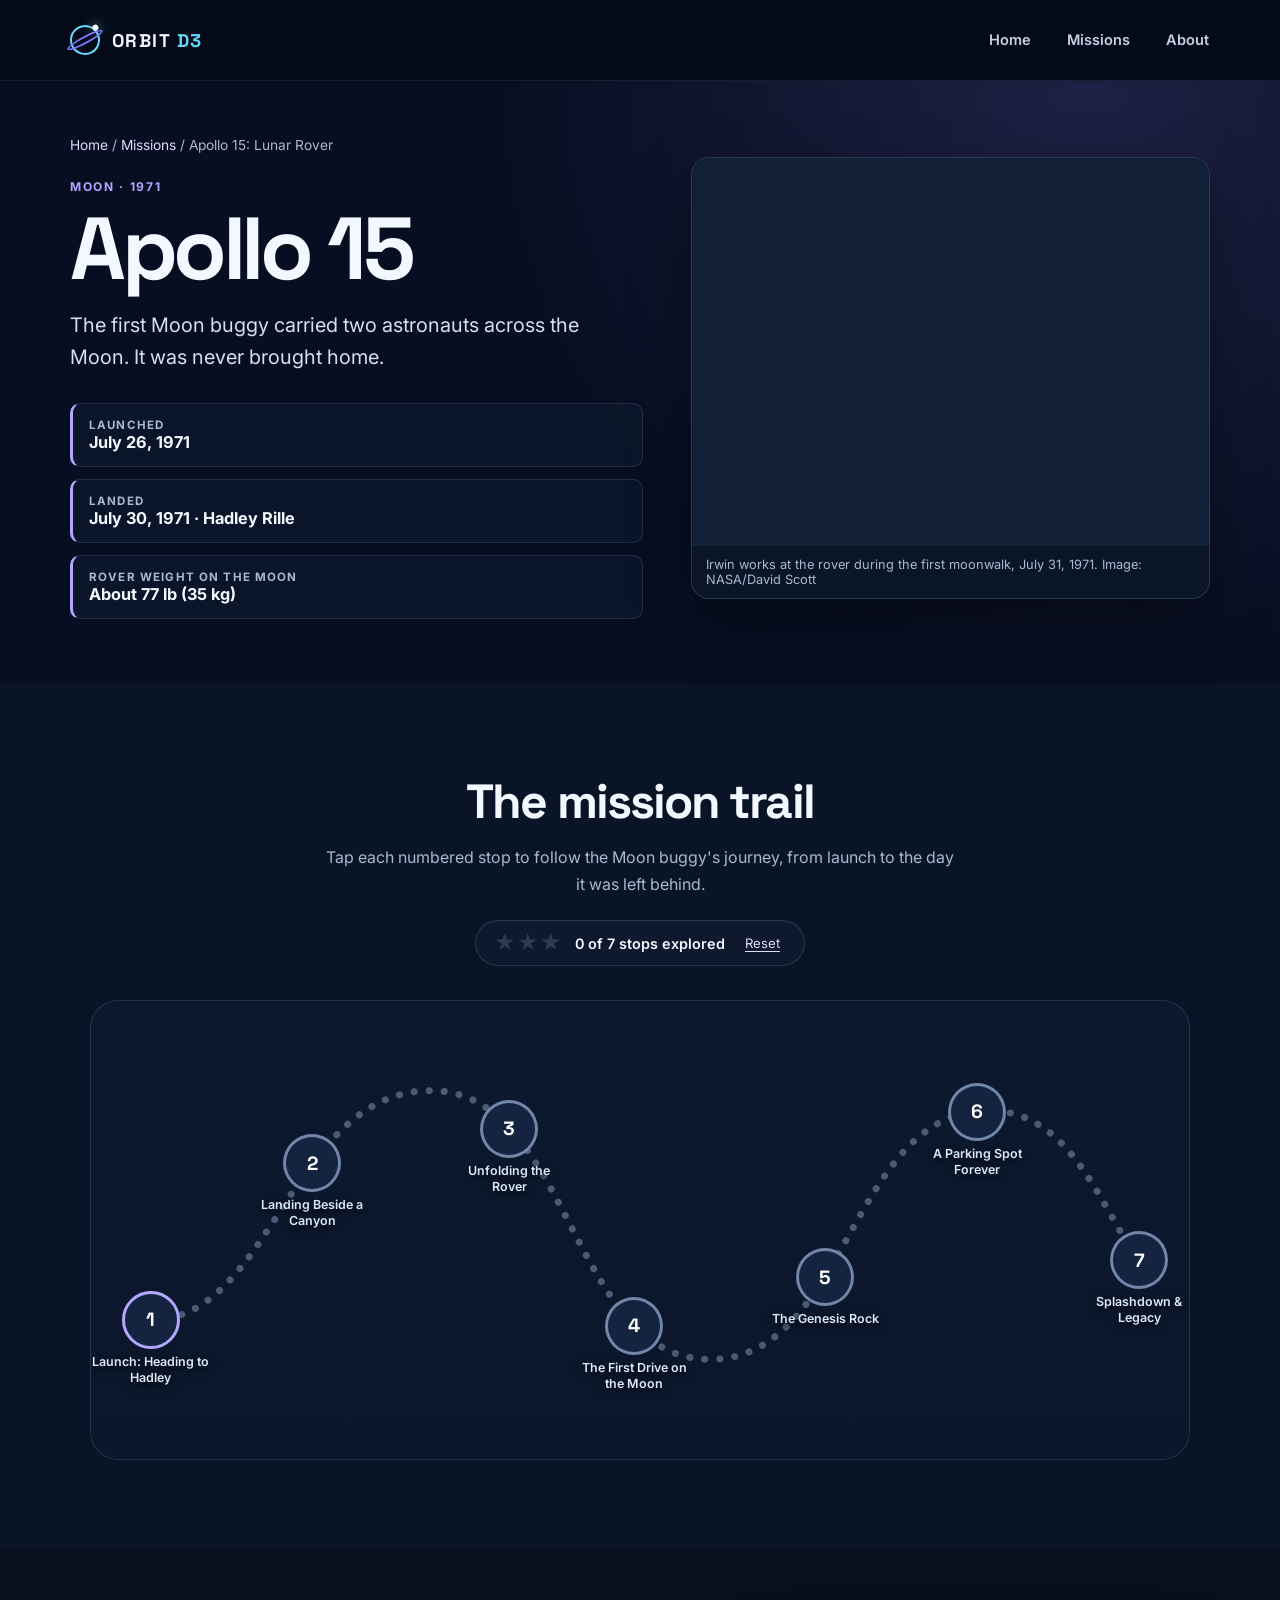
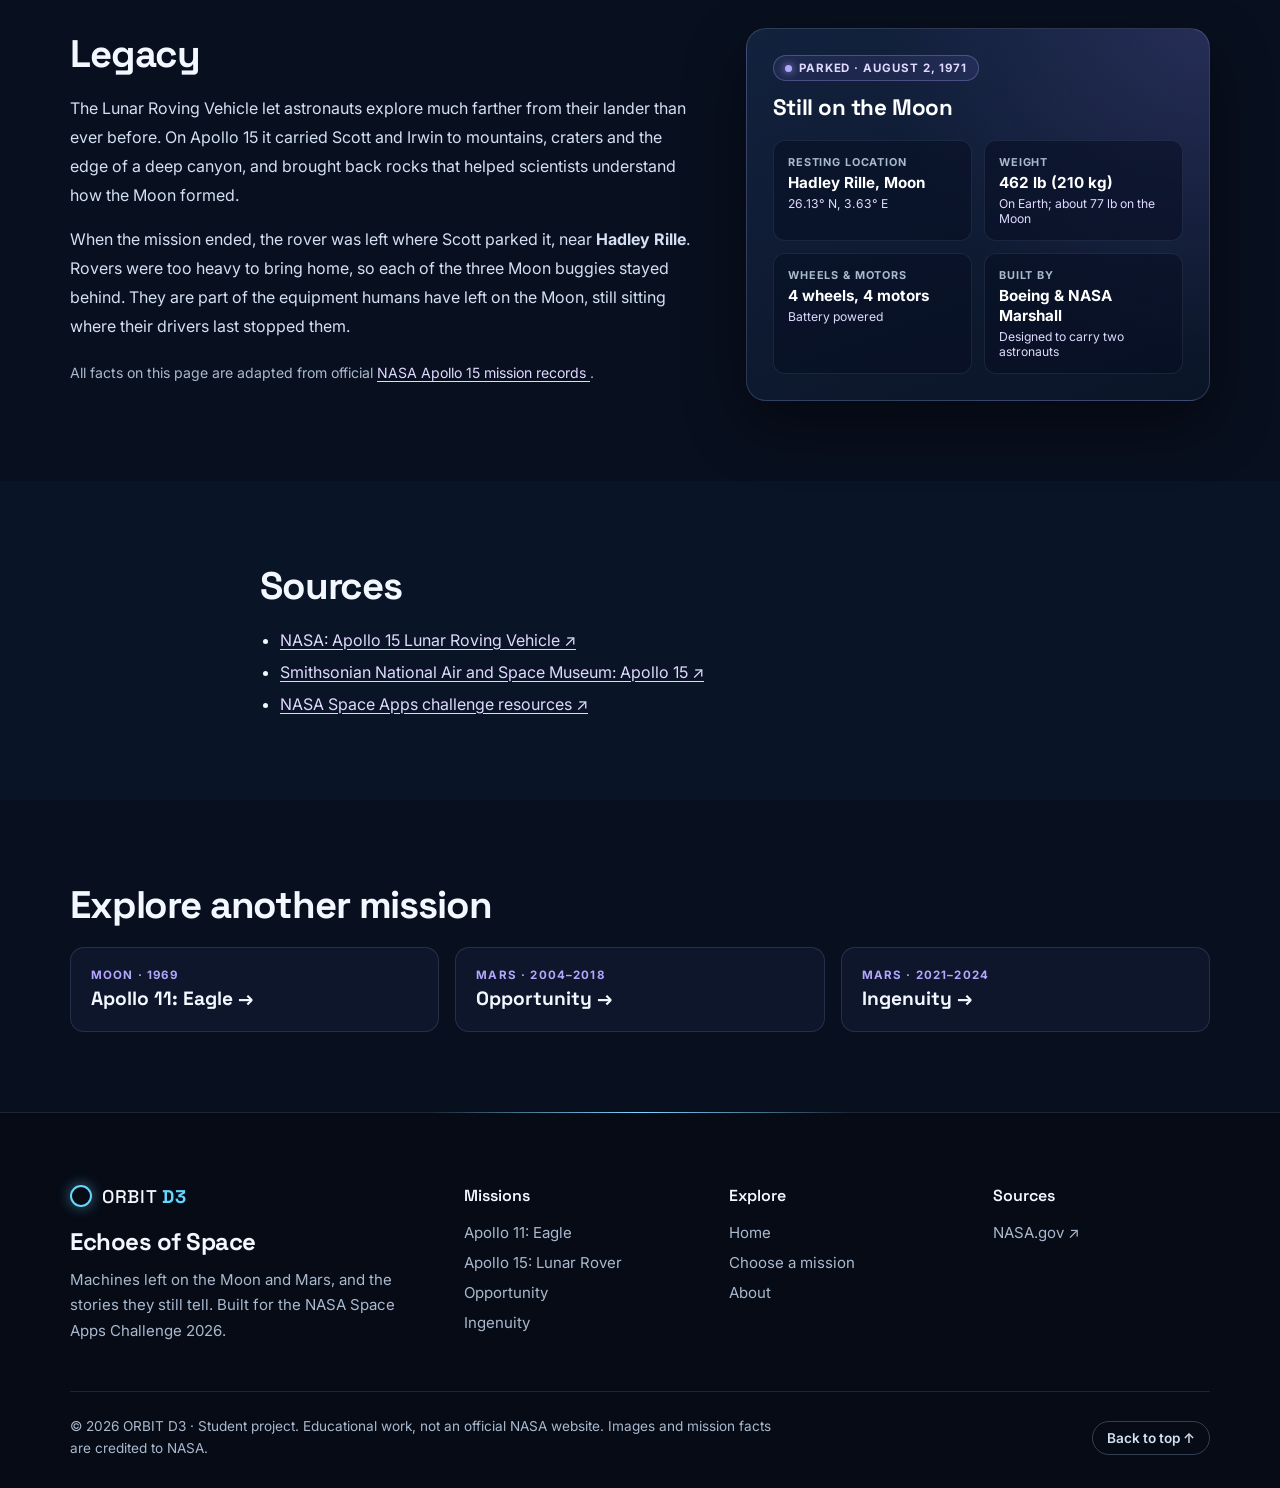
==== stories/apollo-15/index.html @ 69353f57 "Add Apollo 15 mission card to homepage" ====
<!DOCTYPE html>
<html lang="en">

<head>
    <meta charset="UTF-8">
    <meta name="viewport" content="width=device-width, initial-scale=1.0">
    <meta name="description"
        content="Apollo 15: the first Moon buggy, driven on the Moon in 1971 and left behind at Hadley Rille.">
    <title>Apollo 15: Lunar Rover | Echoes of Space | ORBIT D3</title>

    <link rel="preconnect" href="https://fonts.googleapis.com">
    <link rel="preconnect" href="https://fonts.gstatic.com" crossorigin>
    <link
        href="https://fonts.googleapis.com/css2?family=Inter:wght@400;500;600;700&family=Space+Grotesk:wght@400;500;600;700&display=swap"
        rel="stylesheet">

    <link rel="stylesheet" href="../../css/global.css">
    <link rel="stylesheet" href="../../css/hero.css"> <!-- navbar styles -->
    <link rel="stylesheet" href="../../css/story.css">
    <link rel="stylesheet" href="style.css">
    <link rel="stylesheet" href="../../css/footer.css">

    <script src="../../js/navigation.js" defer></script>

    <script src="script.js" defer></script>
    <script src="../../js/story.js" defer></script>
    <script src="../../js/gallery.js" defer></script>
    <script src="../../js/reveal.js" defer></script>

</head>

<body class="story-page">

    <!-- NAVBAR -->
    <header class="site-header">
        <div class="container nav-bar">
            <a href="../../index.html" class="brand" aria-label="ORBIT D3 Home">
                <span class="brand-mark" aria-hidden="true"></span>
                <span>ORBIT <strong>D3</strong></span>
            </a>

            <button class="menu-toggle" type="button" aria-label="Open navigation" aria-expanded="false"
                aria-controls="primary-navigation">
                <span></span><span></span><span></span>
            </button>

            <nav id="primary-navigation" class="site-nav" aria-label="Main navigation">
                <a href="../../index.html" class="nav-link">Home</a>
                <a href="../../index.html#missions" class="nav-link">Missions</a>
                <a href="../../index.html#about" class="nav-link">About</a>
            </nav>
        </div>
    </header>

    <main>

        <!-- STORY HERO -->
        <section class="story-hero" aria-labelledby="story-title">
            <div class="container story-hero-grid">

                <div>
                    <p class="crumbs"><a href="../../index.html">Home</a> / <a
                            href="../../index.html#missions">Missions</a> / Apollo 15: Lunar Rover</p>
                    <span class="story-tag">Moon · 1971</span>
                    <h1 id="story-title">Apollo 15</h1>
                    <p class="story-lead">
                        The first Moon buggy carried two astronauts across the Moon. It was never brought home.
                    </p>

                    <ul class="fact-row">
                        <li class="fact"><small>Launched</small><strong>July 26, 1971</strong></li>
                        <li class="fact"><small>Landed</small><strong>July 30, 1971 · Hadley Rille</strong></li>
                        <li class="fact"><small>Rover weight on the Moon</small><strong>About 77 lb (35 kg)</strong>
                        </li>
                    </ul>
                </div>

                <figure class="story-figure" id="story-gallery">
                    <div class="gallery-stage">
                        <!-- fallback: JS awulak unoth meka penenawa -->
                        <img src="https://images-assets.nasa.gov/image/as15-85-11451/as15-85-11451~large.jpg"
                            alt="Astronaut David Scott at the lunar rover parked on the edge of Hadley Rille"
                            onerror="this.remove()">
                    </div>
                    <figcaption>
                        <span class="gallery-caption">David Scott at the rover on the edge of Hadley Rille, July 31,
                            1971. Image: NASA/James Irwin</span>
                        <span class="gallery-dots" role="group" aria-label="Choose photo"></span>
                    </figcaption>
                </figure>

            </div>
        </section>

        <!-- MISSION TRAIL (level map) -->
        <section class="trail-section" id="trail" aria-labelledby="trail-title">
            <div class="container">

                <div class="trail-head">
                    <h2 id="trail-title">The mission trail</h2>
                    <p class="muted">Tap each numbered stop to follow the Moon buggy's journey, from launch to the
                        day it was left behind.</p>

                    <div class="trail-progress-bar">
                        <div class="stars" aria-hidden="true"><span>★</span><span>★</span><span>★</span></div>
                        <p id="progress-text" aria-live="polite">0 of 7 stops explored</p>
                        <button id="trail-reset" class="link-button" type="button">Reset</button>
                    </div>
                </div>

                <div class="trail-map">
                    <svg viewBox="0 0 360 940" aria-hidden="true" focusable="false">
                        <path class="trail-base"
                            d="M 70 50 C 330 50 330 190 180 190 C 30 190 30 330 180 330 C 330 330 330 470 180 470 C 30 470 30 610 180 610 C 330 610 330 750 180 750 C 30 750 30 890 180 890" />
                        <path class="trail-progress"
                            d="M 70 50 C 330 50 330 190 180 190 C 30 190 30 330 180 330 C 330 330 330 470 180 470 C 30 470 30 610 180 610 C 330 610 330 750 180 750 C 30 750 30 890 180 890" />
                    </svg>
                    <div class="trail-nodes"></div>
                </div>

                <p class="trail-done" id="trail-done" hidden>
                    ★ Mission complete! You followed the Moon buggy all the way to its final parking spot.
                </p>

            </div>
        </section>

        <!-- LEGACY -->
        <section class="story-section" id="legacy" aria-labelledby="legacy-title">
            <div class="container legacy-grid">
                <div class="legacy-content">
                    <h2 id="legacy-title">Legacy</h2>
                    <p>
                        The Lunar Roving Vehicle let astronauts explore much farther from their lander than ever
                        before. On Apollo 15 it carried Scott and Irwin to mountains, craters and the edge of a deep
                        canyon, and brought back rocks that helped scientists understand how the Moon formed.
                    </p>
                    <p>
                        When the mission ended, the rover was left where Scott parked it, near
                        <strong>Hadley Rille</strong>. Rovers were too heavy to bring home, so each of the three Moon
                        buggies stayed behind. They are part of the equipment humans have left on the Moon, still
                        sitting where their drivers last stopped them.
                    </p>
                    <p class="note">
                        All facts on this page are adapted from official
                        <a href="https://www.nasa.gov/image-detail/amf-7022567/" target="_blank"
                            rel="noopener noreferrer">
                            NASA Apollo 15 mission records
                        </a>.
                    </p>
                </div>

                <aside class="legacy-card" aria-label="Apollo 15 lunar rover record">
                    <div class="legacy-card-head">
                        <span class="status-pill">
                            <span class="status-dot"></span> Parked · August 2, 1971
                        </span>
                        <h3>Still on the Moon</h3>
                    </div>

                    <div class="legacy-stats-grid">
                        <div class="stat-box">
                            <small>Resting Location</small>
                            <strong>Hadley Rille, Moon</strong>
                            <span>26.13° N, 3.63° E</span>
                        </div>
                        <div class="stat-box">
                            <small>Weight</small>
                            <strong>462 lb (210 kg)</strong>
                            <span>On Earth; about 77 lb on the Moon</span>
                        </div>
                        <div class="stat-box">
                            <small>Wheels & Motors</small>
                            <strong>4 wheels, 4 motors</strong>
                            <span>Battery powered</span>
                        </div>
                        <div class="stat-box">
                            <small>Built By</small>
                            <strong>Boeing & NASA Marshall</strong>
                            <span>Designed to carry two astronauts</span>
                        </div>
                    </div>
                </aside>
            </div>
        </section>

        <!-- SOURCES -->
        <section class="story-section story-section-alt" id="sources" aria-labelledby="sources-title">
            <div class="container story-text">
                <h2 id="sources-title">Sources</h2>
                <ul class="source-list">
                    <li><a href="https://www.nasa.gov/image-detail/amf-7022567/" target="_blank"
                            rel="noopener noreferrer">NASA: Apollo 15 Lunar Roving Vehicle<span class="sr-only"> (opens
                                in a new tab)</span> ↗</a></li>
                    <li><a href="https://airandspace.si.edu/apollo-missions/apollo-15" target="_blank"
                            rel="noopener noreferrer">Smithsonian National Air and Space Museum: Apollo 15<span
                                class="sr-only"> (opens in a new tab)</span> ↗</a></li>
                    <li><a href="https://www.spaceappschallenge.org/2026/challenges/nasas-discarded-equipment-storytelling/?tab=resources"
                            target="_blank" rel="noopener noreferrer">NASA Space Apps challenge resources<span
                                class="sr-only"> (opens in a new tab)</span> ↗</a></li>
                </ul>
            </div>
        </section>

        <!-- OTHER MISSIONS -->
        <section class="story-section" aria-labelledby="more-title">
            <div class="container">
                <h2 id="more-title">Explore another mission</h2>
                <div class="more-links">
                    <a class="more-card" href="../apollo/index.html"><small>Moon · 1969</small><strong>Apollo 11: Eagle
                            →</strong></a>
                    <a class="more-card" href="../opportunity/index.html"><small>Mars ·
                            2004–2018</small><strong>Opportunity
                            →</strong></a>
                    <a class="more-card" href="../ingenuity/index.html"><small>Mars · 2021–2024</small><strong>Ingenuity
                            →</strong></a>
                </div>
            </div>
        </section>

    </main>

    <!-- STOP POPUP -->
    <dialog id="stop-dialog" aria-labelledby="stop-title-text">
        <article class="stop-card">
            <button class="stop-close" id="stop-close" type="button" aria-label="Close">×</button>
            <p class="stop-step" id="stop-step"></p>
            <p class="stop-date" id="stop-date"></p>
            <h2 id="stop-title-text"></h2>
            <p class="stop-text" id="stop-text"></p>
            <aside class="stop-fact"><strong>Did you know?</strong> <span id="stop-fact"></span></aside>
            <div class="stop-nav">
                <button type="button" id="stop-prev" class="stop-btn">← Previous</button>
                <button type="button" id="stop-next" class="stop-btn stop-btn-primary">Next →</button>
            </div>
        </article>
    </dialog>

    <!-- FOOTER -->
    <footer class="site-footer" aria-labelledby="footer-title">
        <div class="container">
            <div class="footer-top">
                <div class="footer-brand">
                    <a href="../../index.html" class="footer-logo" aria-label="ORBIT D3 Home">
                        <span class="footer-logo-mark" aria-hidden="true"></span>
                        <span>ORBIT <strong>D3</strong></span>
                    </a>
                    <h2 id="footer-title" class="footer-title">Echoes of Space</h2>
                    <p class="footer-text">Machines left on the Moon and Mars, and the stories they still tell.
                        Built for the NASA Space Apps Challenge 2026.</p>
                </div>

                <nav class="footer-col" aria-label="Missions">
                    <h3>Missions</h3>
                    <ul>
                        <li><a href="../apollo/index.html">Apollo 11: Eagle</a></li>
                        <li><a href="index.html">Apollo 15: Lunar Rover</a></li>
                        <li><a href="../opportunity/index.html">Opportunity</a></li>
                        <li><a href="../ingenuity/index.html">Ingenuity</a></li>
                    </ul>
                </nav>

                <nav class="footer-col" aria-label="Explore the site">
                    <h3>Explore</h3>
                    <ul>
                        <li><a href="../../index.html">Home</a></li>
                        <li><a href="../../index.html#missions">Choose a mission</a></li>
                        <li><a href="../../index.html#about">About</a></li>
                    </ul>
                </nav>

                <nav class="footer-col" aria-label="Sources">
                    <h3>Sources</h3>
                    <ul>
                        <li><a href="https://www.nasa.gov" target="_blank" rel="noopener noreferrer">NASA.gov<span
                                    class="sr-only"> (opens in a new tab)</span> ↗</a></li>
                    </ul>
                </nav>
            </div>

            <div class="footer-bottom">
                <p>© 2026 ORBIT D3 · Student project. Educational work, not an official NASA website. Images and mission
                    facts are credited to NASA.</p>
                <a href="#top" class="back-to-top">Back to top <span aria-hidden="true">↑</span></a>
            </div>
        </div>
    </footer>

</body>

</html>
---- css/global.css ----
:root {
  --color-bg: #050b19;
  --color-surface: #101b30;
  --color-text: #f3f7ff;
  --color-muted: #a9b9ce;
  --color-accent: #64d8ff;
  --color-accent-2: #8277ff;

  --font-heading: 'Space Grotesk', sans-serif;
  --font-body: 'Inter', sans-serif;
}

*, *::before, *::after {
  box-sizing: border-box;
}

html {
  scroll-behavior: smooth;
  scroll-padding-top: 82px;
}

body {
  margin: 0;
  background: var(--color-bg);
  color: var(--color-text);
  font-family: var(--font-body);
}

img {
  max-width: 100%;
  display: block;
}

a {
  color: inherit;
  text-decoration: none;
}

button {
  font: inherit;
}

h1, h2, h3 {
  font-family: var(--font-heading);
}

.container {
  width: min(1140px, calc(100% - 40px));
  margin-inline: auto;
}

:focus-visible {
  outline: 3px solid var(--color-accent);
  outline-offset: 4px;
}

/* Temporary sections for team integration */

.section-placeholder {
  padding: 92px 0;
  min-height: 290px;
  background: #0a1427;
}

.section-placeholder-alt {
  background: #080f1e;
}

.section-kicker {
  color: var(--color-accent);
  font-size: .74rem;
  letter-spacing: .19em;
  font-weight: 700;
}

.section-placeholder h2 {
  font-size: clamp(1.8rem, 4vw, 2.5rem);
  margin: 12px 0;
}

.section-placeholder p:not(.section-kicker) {
  color: var(--color-muted);
  line-height: 1.7;
}

.section-placeholder .placeholder-note {
  opacity: .7;
  font-size: .87rem;
}

/* Accessibility: reduce animations if requested */

@media (prefers-reduced-motion: reduce) {
  html {
    scroll-behavior: auto;
  }

  *, *::before, *::after {
    animation-duration: .01ms !important;
    animation-iteration-count: 1 !important;
    transition-duration: .01ms !important;
  }
}
---- css/hero.css ----
/* NAVIGATION */

.site-header {
  position: relative;
  z-index: 50;
  background: rgba(5, 11, 25, .88);
  border-bottom: 1px solid rgba(180, 213, 255, .1);
}

.nav-bar {
  min-height: 80px;
  display: flex;
  justify-content: space-between;
  align-items: center;
  gap: 24px;
}

.brand {
  display: inline-flex;
  align-items: center;
  gap: 12px;
  white-space: nowrap;
  font-family: var(--font-heading);
  font-size: 1.15rem;
  font-weight: 700;
  letter-spacing: .08em;
}

.brand strong {
  color: var(--color-accent);
}

.brand-mark {
  position: relative;
  display: inline-block;
  width: 30px;
  height: 30px;
  border: 2px solid var(--color-accent);
  border-radius: 50%;
  transform: rotate(-28deg);
}

.brand-mark::before {
  content: '';
  position: absolute;
  inset: 9px -7px;
  border: 2px solid rgba(130, 119, 255, .95);
  border-radius: 50%;
}

.brand-mark::after {
  content: '';
  position: absolute;
  width: 6px;
  height: 6px;
  right: -5px;
  top: 4px;
  background: #fff;
  border-radius: 50%;
  box-shadow: 0 0 12px var(--color-accent);
}

.site-nav {
  display: flex;
  align-items: center;
  gap: 34px;
}

.nav-link {
  color: #c5d1e4;
  font-size: .91rem;
  font-weight: 600;
  padding: 10px 1px;
  transition: color .2s;
}

.nav-link:hover {
  color: var(--color-accent);
}

.menu-toggle {
  display: none;
}

/* HERO BACKGROUND */

.hero {
  position: relative;
  isolation: isolate;
  display: flex;
  flex-direction: column;
  justify-content: center;
  min-height: min(760px, calc(100svh - 80px));
  overflow: hidden;

  background:
    radial-gradient(
      circle at 75% 47%,
      rgba(40, 92, 180, .2),
      transparent 33%
    ),
    radial-gradient(
      circle at 20% 10%,
      rgba(95, 65, 180, .13),
      transparent 36%
    ),
    linear-gradient(
      180deg,
      #060d1c 0%,
      #070e21 70%,
      #0b1730 100%
    );
}

.hero-stars {
  position: absolute;
  inset: 0;
  z-index: -1;
  pointer-events: none;

  background-image:
    radial-gradient(1.5px 1.5px at 11% 18%, #fff 97%, transparent),
    radial-gradient(1.8px 1.8px at 82% 13%, #fff 97%, transparent),
    radial-gradient(1px 1px at 24% 70%, #a9cfff 97%, transparent),
    radial-gradient(1px 1px at 72% 80%, #fff 97%, transparent),
    radial-gradient(1.5px 1.5px at 47% 26%, #d9e8ff 97%, transparent),
    radial-gradient(1px 1px at 89% 61%, #fff 97%, transparent),
    radial-gradient(1px 1px at 56% 89%, #8ecbff 97%, transparent);

  background-size: 360px 320px;
  opacity: .55;

  /* slow drift: tile size eka exactly gaman karana nisa loop eka seamless */
  animation: stars-drift 35s linear infinite;
}

/* second layer: podi stars, adu wegayen, twinkle wenawa */
.hero-stars::after {
  content: "";
  position: absolute;
  inset: 0;

  background-image:
    radial-gradient(1px 1px at 18% 42%, #fff 97%, transparent),
    radial-gradient(1.2px 1.2px at 63% 22%, #cfe6ff 97%, transparent),
    radial-gradient(1px 1px at 38% 84%, #fff 97%, transparent),
    radial-gradient(1.4px 1.4px at 91% 74%, #a9cfff 97%, transparent),
    radial-gradient(1px 1px at 7% 91%, #fff 97%, transparent),
    radial-gradient(1.2px 1.2px at 77% 48%, #fff 97%, transparent);

  background-size: 520px 460px;
  animation:
    stars-drift-far 60s linear infinite,
    stars-twinkle 5s ease-in-out infinite;
}

@keyframes stars-drift {
  from { background-position: 0 0; }
  to   { background-position: -360px 320px; }
}

@keyframes stars-drift-far {
  from { background-position: 0 0; }
  to   { background-position: -520px 460px; }
}

@keyframes stars-twinkle {
  0%, 100% { opacity: .35; }
  50%      { opacity: 1; }
}

/* HERO CONTENT */

.hero-layout {
  display: grid;
  grid-template-columns: 1.05fr .95fr;
  align-items: center;
  gap: 20px;
  padding-top: 90px;
  padding-bottom: 120px;
}

.hero-content {
  position: relative;
  z-index: 2;
}

.eyebrow {
  display: inline-flex;
  align-items: center;
  gap: 10px;
  font-weight: 700;
  letter-spacing: .14em;
  color: #96ddff;
  font-size: .72rem;
}

.eyebrow-dot {
  height: 7px;
  width: 7px;
  background: #6de7d9;
  border-radius: 50%;
  box-shadow: 0 0 15px #6de7d9;
}

.hero h1 {
  font-size: clamp(3.8rem, 7vw, 6.5rem);
  line-height: .99;
  letter-spacing: -.065em;
  margin: 22px 0;
  max-width: 720px;
}

.hero h1 span {
  display: block;
  color: #89d7ff;
  background: linear-gradient(
    100deg,
    #a8eaff,
    #6fb5ff 50%,
    #b9a8ff
  );
  background-clip: text;
  -webkit-background-clip: text;
  -webkit-text-fill-color: transparent;
}

.hero-lead {
  font-size: clamp(1.08rem, 2vw, 1.34rem);
  font-weight: 600;
  margin: 0 0 16px;
  color: #e1eafd;
}

.hero-description {
  color: var(--color-muted);
  font-size: 1rem;
  line-height: 1.85;
  max-width: 520px;
  margin: 0;
}

/* HERO BUTTONS */

.hero-actions {
  display: flex;
  gap: 14px;
  flex-wrap: wrap;
  margin-top: 32px;
}

.button {
  display: inline-flex;
  justify-content: center;
  align-items: center;
  gap: 12px;
  min-height: 50px;
  padding: 13px 22px;
  border-radius: 12px;
  font-size: .93rem;
  font-weight: 700;
  transition:
    transform .2s,
    background-color .2s,
    box-shadow .2s;
}

.button:hover {
  transform: translateY(-3px);
}

.button-primary {
  background: #85dfff;
  color: #071426;
  box-shadow: 0 8px 35px rgba(45, 164, 236, .18);
}

.button-primary:hover {
  background: #b3ebff;
}

.button-secondary {
  border: 1px solid rgba(174, 211, 255, .35);
  background: rgba(255, 255, 255, .035);
  color: #e9f2ff;
}

.button-secondary:hover {
  background: rgba(255, 255, 255, .10);
}

/* HERO HIGHLIGHTS */

.hero-highlights {
  display: flex;
  align-items: center;
  flex-wrap: wrap;
  gap: 16px;
  margin-top: 49px;
  font-size: .76rem;
  color: #a2b4ca;
}

.hero-highlights strong {
  font-size: 1rem;
  color: #e5f6ff;
  margin-right: 4px;
}

.highlight-divider {
  width: 1px;
  height: 20px;
  background: #344664;
}

/* HERO ILLUSTRATION */

.hero-visual {
  position: relative;
  display: flex;
  align-items: center;
  justify-content: center;
  min-width: 0;
}

.visual-halo {
  position: absolute;
  width: 82%;
  aspect-ratio: 1;
  border-radius: 50%;
  background: radial-gradient(
    circle,
    rgba(27, 119, 197, .2),
    rgba(100, 90, 200, .065) 48%,
    transparent 70%
  );
  filter: blur(10px);
}

.hero-image {
  position: relative;
  width: min(100%, 650px);
  aspect-ratio: 700 / 650;
  object-fit: contain;
  filter: drop-shadow(0 25px 45px rgba(0, 0, 0, .35));
  animation: float 8s ease-in-out infinite;
}

.visual-label {
  position: absolute;
  padding: 12px 14px;
  border: 1px solid rgba(134, 191, 250, .22);
  border-radius: 10px;
  background: rgba(8, 21, 42, .73);
  color: #c6dff9;
  font-size: .65rem;
  letter-spacing: .14em;
  font-weight: 700;
  backdrop-filter: blur(8px);
}

.visual-label-top {
  top: 13%;
  right: 0;
}

.visual-label-bottom {
  bottom: 11%;
  left: 1%;
}

.scroll-hint {
  position: absolute;
  left: 50%;
  bottom: 25px;
  transform: translateX(-50%);
  display: flex;
  align-items: center;
  gap: 10px;
  color: #90a7c2;
  font-size: .73rem;
}

.scroll-hint span {
  color: #a1e3ff;
  font-size: 1.1rem;
}

@keyframes float {
  0%, 100% {
    transform: translateY(0);
  }

  50% {
    transform: translateY(-15px);
  }
}

/* TABLET */

@media (max-width: 900px) {
  .hero-layout {
    grid-template-columns: 1fr;
    gap: 5px;
    padding-top: 85px;
    padding-bottom: 94px;
  }

  .hero-content {
    max-width: 690px;
  }

  .hero-visual {
    width: min(100%, 550px);
    margin: 0 auto;
  }

  .hero h1 {
    font-size: clamp(3.7rem, 9vw, 6rem);
  }
}

/* MOBILE */

@media (max-width: 700px) {
  .nav-bar {
    min-height: 70px;
  }

  .menu-toggle {
    display: flex;
    flex-direction: column;
    justify-content: center;
    align-items: center;
    gap: 5px;
    width: 44px;
    height: 44px;
    background: transparent;
    border: 1px solid rgba(194, 214, 245, .28);
    border-radius: 10px;
    color: white;
    cursor: pointer;
  }

  .menu-toggle span {
    display: block;
    width: 20px;
    height: 2px;
    background: currentColor;
    border-radius: 2px;
  }

  .site-nav {
    display: none;
    position: absolute;
    top: 70px;
    left: 0;
    right: 0;
    padding: 16px 20px 24px;
    background: #0b1528;
    border-bottom: 1px solid #273750;
    flex-direction: column;
    align-items: stretch;
    gap: 4px;
  }

  .site-nav.is-open {
    display: flex;
  }

  .nav-link {
    padding: 13px 15px;
  }

  .hero {
    min-height: auto;
  }

  .hero-layout {
    padding-top: 52px;
    padding-bottom: 48px;
    gap: 0;
  }

  /* mobile eke scroll hint eka epa, space ekak thiyenawa */
  .scroll-hint {
    display: none;
  }

  .hero h1 {
    font-size: clamp(3.2rem, 13vw, 5rem);
  }

  .hero-description {
    font-size: .94rem;
  }

  .hero-highlights {
    gap: 10px;
    margin-top: 32px;
  }

  .hero-visual {
    width: min(92%, 400px);
    margin: 8px auto 0;
  }

  /* image eka athule thiyena empty space eka kapanawa */
  .hero-image {
    margin-block: -9%;
  }

  .visual-label {
    font-size: .53rem;
    padding: 8px 10px;
  }

  .visual-label-top {
    right: 0;
    top: 2%;
  }

  .visual-label-bottom {
    left: 0;
    bottom: 2%;
  }
}

@media (max-width: 410px) {
  .container {
    width: calc(100% - 32px);
  }

  .hero-actions {
    flex-direction: column;
    align-items: stretch;
  }

  .highlight-divider {
    display: none;
  }

  .brand {
    font-size: 1rem;
  }
}
---- css/story.css ----
/* ORBIT D3 — shared story page design (all 3 stories) */

.story-page {
  --accent: var(--story-accent, var(--color-accent));
  --accent-soft: var(--story-accent-soft, #b7eaff);
}

.muted { color: var(--color-muted); line-height: 1.7; margin: 0; }

.sr-only {
  position: absolute; width: 1px; height: 1px; overflow: hidden;
  clip: rect(0 0 0 0); white-space: nowrap;
}

/* ---------- Hero ---------- */
.story-hero {
  padding: 56px 0 64px;
  background:
    radial-gradient(circle at 85% 0%, var(--story-glow, rgba(100, 216, 255, .14)), transparent 48%),
    #070e21;
}
.story-hero-grid {
  display: grid;
  grid-template-columns: 1.05fr .95fr;
  gap: 48px;
  align-items: center;
}
.crumbs { margin: 0 0 22px; color: var(--color-muted); font-size: .86rem; }
.crumbs a { color: var(--accent-soft); }
.crumbs a:hover { text-decoration: underline; }

.story-tag {
  color: var(--accent);
  font-size: .75rem; font-weight: 700;
  letter-spacing: .14em; text-transform: uppercase;
}
.story-hero h1 {
  margin: 10px 0 16px;
  font-size: clamp(3rem, 8vw, 5.5rem);
  line-height: 1;
  letter-spacing: -.05em;
}
.story-lead {
  max-width: 520px; margin: 0;
  color: #d3e0f3; font-size: clamp(1.05rem, 2vw, 1.25rem); line-height: 1.6;
}

.fact-row {
  display: grid; gap: 12px;
  margin: 30px 0 0; padding: 0; list-style: none;
}
.fact {
  padding: 14px 16px;
  border: 1px solid rgba(180, 213, 255, .14);
  border-left: 3px solid var(--accent);
  border-radius: 10px;
  background: rgba(16, 27, 48, .6);
}
.fact small {
  display: block; color: var(--color-muted);
  font-size: .72rem; font-weight: 700; letter-spacing: .1em; text-transform: uppercase;
}
.fact strong { font-size: 1.02rem; }

.story-figure {
  margin: 0; overflow: hidden;
  border: 1px solid rgba(180, 213, 255, .14);
  border-radius: 18px;
  background: #111f37;
  box-shadow: 0 24px 60px rgba(0, 0, 0, .35);
}
.gallery-stage {
  position: relative;
  aspect-ratio: 4 / 3;
  background: #111f37;
}
.gallery-stage img {
  position: absolute;
  inset: 0;
  width: 100%;
  height: 100%;
  object-fit: cover;
  opacity: 0;
  transition: opacity .8s ease;
}
.gallery-stage img.is-active,
.gallery-stage img:only-child { opacity: 1; }

.story-figure figcaption {
  display: flex;
  align-items: center;
  justify-content: space-between;
  gap: 14px;
  padding: 10px 14px;
  min-height: 52px;
  color: var(--color-muted);
  font-size: .8rem;
  background: #0b1528;
}

.gallery-dots {
  display: flex;
  flex-shrink: 0;
  gap: 8px;
}
.gallery-dots[hidden] { display: none; }

.gallery-dot {
  position: relative;
  width: 9px;
  height: 9px;
  padding: 0;
  border: 0;
  border-radius: 999px;
  background: rgba(180, 213, 255, .3);
  cursor: pointer;
  transition: width .25s, background .25s;
}
.gallery-dot::after {            /* tap area eka loku karanawa */
  content: "";
  position: absolute;
  inset: -10px -4px;
}
.gallery-dot[aria-current="true"] {
  width: 22px;
  background: var(--accent);
}

/* ---------- Trail (level map) ---------- */
.trail-section {
  padding: 88px 0;
  background: #0a1427;
}
.trail-head { max-width: 640px; margin: 0 auto 34px; text-align: center; }
.trail-head h2 {
  margin: 0 0 12px;
  font-size: clamp(2rem, 4vw, 3rem); letter-spacing: -.04em;
}

.trail-progress-bar {
  display: inline-flex; align-items: center; gap: 14px;
  margin-top: 22px; padding: 10px 18px;
  border: 1px solid rgba(180, 213, 255, .16);
  border-radius: 999px;
  background: rgba(16, 27, 48, .8);
}
.stars { display: flex; gap: 2px; font-size: 1.3rem; line-height: 1; }
.stars span { color: #2c3b57; transition: color .3s, transform .3s; }
.stars span.on { color: #ffd166; transform: scale(1.15); }
#progress-text { margin: 0; font-size: .9rem; font-weight: 600; }
.link-button {
  padding: 4px 6px; border: 0; background: none;
  color: var(--accent-soft); font-size: .82rem; cursor: pointer;
  text-decoration: underline; text-underline-offset: 3px;
}

.trail-map {
  position: relative;
  width: min(100%, 420px);
  margin: 0 auto;
  aspect-ratio: 360 / 1015;
  overflow: hidden;
  border: 1px solid rgba(180, 213, 255, .14);
  border-radius: 28px;
  background: #0d1a31;
}

/* mission image eka background eka widihata, dim karala */
.trail-map::before {
  content: "";
  position: absolute;
  inset: 0;
  background-image:
    linear-gradient(180deg, rgba(10, 20, 39, .62), rgba(10, 20, 39, .84)),
    var(--trail-bg, none);
  background-size: cover;
  background-position: center;
}

.trail-map svg,
.trail-nodes {
  position: absolute;
  top: 0;
  left: 0;
  width: 100%;
  aspect-ratio: 360 / 940;
}

/* PC: page eka mulu eka waha karana wide map */
@media (min-width: 901px) {
  .trail-map {
    width: min(100%, 1100px);
    aspect-ratio: 1100 / 460;
  }
  .trail-map svg,
  .trail-nodes {
    inset: 0;
    height: 100%;
    aspect-ratio: auto;
  }
}

.trail-base {
  fill: none;
  stroke: rgba(190, 215, 255, .35);
  stroke-width: 7;
  stroke-linecap: round;
  stroke-dasharray: .1 15;
}
.trail-progress {
  fill: none;
  stroke: var(--accent);
  stroke-width: 7;
  stroke-linecap: round;
  transition: stroke-dashoffset .9s ease;
  filter: drop-shadow(0 0 6px var(--accent));
}

.trail-nodes { position: absolute; inset: 0; }

.trail-node {
  position: absolute;
  display: grid; place-items: center;
  width: 58px; height: 58px; padding: 0;
  transform: translate(-50%, -50%);
  border: 3px solid rgba(190, 215, 255, .55);
  border-radius: 50%;
  background: #14233f;
  color: #fff;
  font: 700 1.2rem var(--font-heading);
  cursor: pointer;
  transition: transform .2s, background .2s, border-color .2s;
}
.trail-node:hover { transform: translate(-50%, -50%) scale(1.1); border-color: var(--accent); }

.trail-node .label {
  position: absolute; top: calc(100% + 8px); left: 50%;
  width: 118px; transform: translateX(-50%);
  color: #dbe8f6;
  font: 600 .78rem/1.3 var(--font-body);
  text-align: center;
  text-shadow: 0 2px 8px #000;
  pointer-events: none;
}

.trail-node.is-visited {
  background: var(--accent);
  border-color: var(--accent-soft);
  color: #1a0f08;
}
.trail-node.is-next {
  border-color: var(--accent);
  animation: node-pulse 1.8s ease-out infinite;
}
@keyframes node-pulse {
  0%   { box-shadow: 0 0 0 0 rgba(255, 255, 255, .45); }
  100% { box-shadow: 0 0 0 20px rgba(255, 255, 255, 0); }
}

.trail-done {
  max-width: 420px; margin: 28px auto 0; padding: 16px 20px;
  border: 1px solid var(--accent); border-radius: 14px;
  background: rgba(16, 27, 48, .85);
  color: #ffe9a8; font-weight: 600; text-align: center; line-height: 1.5;
}
.trail-done[hidden] { display: none; }

/* ---------- Popup ---------- */
dialog {
  width: min(560px, calc(100% - 28px));
  max-height: calc(100% - 28px);
  padding: 0; border: 0; background: transparent; color: inherit;
}
dialog::backdrop { background: rgba(2, 6, 16, .78); backdrop-filter: blur(4px); }

.stop-card {
  position: relative;
  padding: 30px 28px 24px;
  border: 1px solid rgba(180, 213, 255, .2);
  border-top: 4px solid var(--accent);
  border-radius: 18px;
  background: #0f1c34;
  box-shadow: 0 30px 80px rgba(0, 0, 0, .55);
}
.stop-close {
  position: absolute; top: 12px; right: 12px;
  width: 38px; height: 38px;
  border: 1px solid rgba(180, 213, 255, .25); border-radius: 50%;
  background: transparent; color: #fff; font-size: 1.4rem; line-height: 1; cursor: pointer;
}
.stop-close:hover { background: rgba(255, 255, 255, .1); }
.stop-step {
  margin: 0 0 4px; color: var(--accent);
  font-size: .75rem; font-weight: 700; letter-spacing: .12em; text-transform: uppercase;
}
.stop-date { margin: 0 0 10px; color: var(--color-muted); font-size: .88rem; }
.stop-card h2 { margin: 0 0 14px; padding-right: 40px; font-size: clamp(1.5rem, 4vw, 2rem); letter-spacing: -.02em; }
.stop-text { margin: 0 0 18px; color: #d3e0f3; line-height: 1.75; }
.stop-fact {
  margin-bottom: 22px; padding: 14px 16px;
  border-left: 4px solid var(--accent); border-radius: 0 10px 10px 0;
  background: rgba(255, 255, 255, .05);
  color: #e6efff; font-size: .94rem; line-height: 1.65;
}
.stop-fact strong { display: block; margin-bottom: 4px; color: var(--accent-soft); }
.stop-nav { display: flex; justify-content: space-between; gap: 12px; }
.stop-btn {
  min-height: 46px; padding: 10px 18px;
  border: 1px solid rgba(180, 213, 255, .3); border-radius: 10px;
  background: transparent; color: #fff; font: 700 .92rem var(--font-body); cursor: pointer;
}
.stop-btn:hover:not(:disabled) { background: rgba(255, 255, 255, .08); }
.stop-btn:disabled { opacity: .35; cursor: not-allowed; }
.stop-btn-primary { border-color: var(--accent); background: var(--accent); color: #1a0f08; }
.stop-btn-primary:hover:not(:disabled) { background: var(--accent-soft); }

/* ---------- Other sections ---------- */
.story-section { padding: 80px 0; background: #080f1e; }
.story-section-alt { background: #0a1427; }
.story-section h2 { margin: 0 0 14px; font-size: clamp(1.7rem, 4vw, 2.4rem); letter-spacing: -.03em; }
.story-text { max-width: 760px; }
.story-text p { color: #d3e0f3; line-height: 1.8; }
.story-text .note { color: var(--color-muted); font-size: .88rem; }
.source-list { margin: 0; padding-left: 20px; line-height: 2; }
.source-list a { color: var(--accent-soft); text-decoration: underline; text-underline-offset: 3px; }

.more-links { display: grid; grid-template-columns: repeat(2, minmax(0, 1fr)); gap: 16px; margin-top: 18px; }
.more-card {
  display: block; padding: 20px;
  border: 1px solid rgba(180, 213, 255, .14); border-radius: 14px;
  background: rgba(16, 27, 48, .7);
  transition: border-color .2s, transform .2s;
}
.more-card:hover { border-color: var(--accent); transform: translateY(-3px); }
.more-card small { display: block; margin-bottom: 4px; color: var(--accent); font-size: .72rem; font-weight: 700; letter-spacing: .1em; text-transform: uppercase; }
.more-card strong { font-family: var(--font-heading); font-size: 1.2rem; }

/* ---------- Responsive ---------- */
@media (max-width: 900px) {
  .story-hero-grid { grid-template-columns: 1fr; gap: 32px; }
  .fact-row { grid-template-columns: 1fr; }
}
@media (max-width: 600px) {
  .story-hero { padding: 36px 0 48px; }
  .trail-section, .story-section { padding: 60px 0; }
  .trail-node { width: 50px; height: 50px; font-size: 1.05rem; }
  .trail-node .label { width: 100px; font-size: .72rem; }
  .stop-card { padding: 26px 20px 20px; }
  .more-links { grid-template-columns: 1fr; }
  .trail-progress-bar { gap: 10px; padding: 8px 14px; }
}





/* ---------- Page load animation ---------- */
@keyframes page-fade {
  from { opacity: 0; }
  to   { opacity: 1; }
}
@keyframes rise-in {
  from { opacity: 0; transform: translateY(26px); }
  to   { opacity: 1; transform: none; }
}

body.story-page {
  animation: page-fade .9s ease both;
}

/* hero: one by one */
.story-hero .crumbs,
.story-hero .story-tag,
.story-hero h1,
.story-hero .story-lead,
.story-hero .fact,
.story-hero .story-figure {
  animation: rise-in 1s cubic-bezier(.2, .7, .2, 1) both;
}
.story-hero .crumbs      { animation-delay: .10s; }
.story-hero .story-tag   { animation-delay: .25s; }
.story-hero h1           { animation-delay: .40s; }
.story-hero .story-lead  { animation-delay: .60s; }
.story-hero .fact:nth-child(1) { animation-delay: .80s; }
.story-hero .fact:nth-child(2) { animation-delay: .95s; }
.story-hero .fact:nth-child(3) { animation-delay: 1.10s; }
.story-hero .story-figure      { animation-delay: .50s; animation-duration: 1.2s; }

/* ---------- Scroll reveal (reveal.js adds these classes) ---------- */
.reveal {
  opacity: 0;
  transform: translateY(30px);
  transition: opacity .9s ease, transform .9s cubic-bezier(.2, .7, .2, 1);
}
.reveal.is-in {
  opacity: 1;
  transform: none;
}
---- stories/apollo-15/style.css ----
/* Apollo 15 theme: Moon-dust violet */
body.story-page {
  --story-accent: #b4a6ff;
  --story-accent-soft: #e0d9ff;
  --story-glow: rgba(150, 130, 255, .16);
}

/* Lighter overlay so the Hadley image shows through the trail map */
.trail-map::before {
  background-image:
    linear-gradient(180deg, rgba(10, 20, 39, .30), rgba(10, 20, 39, .55)),
    var(--trail-bg, none);
}

/* 3 "other mission" cards on this page */
.more-links {
  grid-template-columns: repeat(3, minmax(0, 1fr));
}
@media (max-width: 900px) {
  .more-links { grid-template-columns: repeat(2, minmax(0, 1fr)); }
}
@media (max-width: 600px) {
  .more-links { grid-template-columns: 1fr; }
}


/* ---------- Legacy Card ---------- */
.legacy-grid {
  display: grid;
  grid-template-columns: 1.15fr 0.85fr;
  gap: 48px;
  align-items: center;
}

.legacy-content p {
  color: #d3e0f3;
  line-height: 1.8;
}

.legacy-content .note {
  margin-top: 20px;
  color: var(--color-muted);
  font-size: .88rem;
}

.legacy-content .note a {
  color: var(--accent-soft);
  text-decoration: underline;
  text-underline-offset: 3px;
}

.legacy-card {
  position: relative;
  padding: 26px;
  border: 1px solid rgba(180, 213, 255, .18);
  border-radius: 20px;
  background:
    radial-gradient(circle at 100% 0%, rgba(150, 130, 255, .16), transparent 55%),
    linear-gradient(160deg, #12213d 0%, #0b1528 100%);
  box-shadow: 0 24px 60px rgba(0, 0, 0, .45);
}

.legacy-card-head {
  margin-bottom: 18px;
}

.status-pill {
  display: inline-flex;
  align-items: center;
  gap: 7px;
  padding: 5px 11px;
  border: 1px solid rgba(180, 166, 255, .3);
  border-radius: 999px;
  background: rgba(150, 130, 255, .1);
  color: var(--accent-soft);
  font-size: .72rem;
  font-weight: 700;
  letter-spacing: .08em;
  text-transform: uppercase;
}

.status-dot {
  width: 7px;
  height: 7px;
  border-radius: 50%;
  background: var(--accent);
  box-shadow: 0 0 8px var(--accent);
}

.legacy-card h3 {
  margin: 12px 0 0;
  font-size: 1.4rem;
  letter-spacing: -.02em;
  color: #fff;
}

.legacy-stats-grid {
  display: grid;
  grid-template-columns: repeat(2, minmax(0, 1fr));
  gap: 12px;
}

.stat-box {
  padding: 14px;
  border: 1px solid rgba(180, 213, 255, .1);
  border-radius: 12px;
  background: rgba(7, 14, 33, .55);
}

.stat-box small {
  display: block;
  margin-bottom: 4px;
  color: var(--color-muted);
  font-size: .68rem;
  font-weight: 700;
  letter-spacing: .08em;
  text-transform: uppercase;
}

.stat-box strong {
  display: block;
  color: #fff;
  font-size: .95rem;
  line-height: 1.3;
}

.stat-box span {
  display: block;
  margin-top: 3px;
  color: var(--accent-soft);
  font-size: .76rem;
}

/* Mobile & Tablet Responsive */
@media (max-width: 900px) {
  .legacy-grid {
    grid-template-columns: 1fr;
    gap: 32px;
  }
}

@media (max-width: 480px) {
  .legacy-stats-grid {
    grid-template-columns: 1fr;
  }
}
---- css/footer.css ----
/* ORBIT D3 — Footer. Owner: Member 1 */

.site-footer {
  position: relative;
  margin-top: 0;
  padding: 72px 0 28px;
  background: #060b16;
  border-top: 1px solid rgba(180, 213, 255, .13);
  color: var(--color-muted, #a8b8d0);
}

/* thin glowing line on top */
.site-footer::before {
  content: "";
  position: absolute;
  top: -1px;
  left: 50%;
  width: min(420px, 60%);
  height: 1px;
  transform: translateX(-50%);
  background: linear-gradient(90deg, transparent, #80d8ff, transparent);
}

.footer-top {
  display: grid;
  grid-template-columns: 1.6fr 1fr 1fr 1fr;
  gap: 48px;
  padding-bottom: 48px;
}

/* ---------- Brand column ---------- */
.footer-logo {
  display: inline-flex;
  align-items: center;
  gap: 10px;
  margin-bottom: 18px;
  color: #f4f7ff;
  font-family: var(--font-heading, "Space Grotesk", system-ui, sans-serif);
  font-size: 1.15rem;
  font-weight: 500;
  letter-spacing: .04em;
  text-decoration: none;
}

.footer-logo strong {
  color: var(--color-accent, #80d8ff);
  font-weight: 700;
}

.footer-logo-mark {
  width: 22px;
  height: 22px;
  border: 2px solid var(--color-accent, #80d8ff);
  border-radius: 50%;
  box-shadow: 0 0 14px rgba(128, 216, 255, .45);
}

.footer-title {
  margin: 0 0 10px;
  color: #f4f7ff;
  font-family: var(--font-heading, "Space Grotesk", system-ui, sans-serif);
  font-size: 1.5rem;
  letter-spacing: -.02em;
}

.footer-text {
  max-width: 340px;
  margin: 0;
  font-size: .94rem;
  line-height: 1.7;
}

/* ---------- Link columns ---------- */
.footer-col h3 {
  margin: 0 0 16px;
  color: #f4f7ff;
  font-family: var(--font-heading, "Space Grotesk", system-ui, sans-serif);
  font-size: 1rem;
  font-weight: 600;
}

.footer-col ul {
  display: grid;
  gap: 10px;
  margin: 0;
  padding: 0;
  list-style: none;
}

.footer-col a {
  color: var(--color-muted, #a8b8d0);
  font-size: .94rem;
  text-decoration: none;
  transition: color .2s;
}

.footer-col a:hover {
  color: var(--color-accent, #80d8ff);
  text-decoration: underline;
  text-underline-offset: 4px;
}

.footer-col a:focus-visible,
.footer-logo:focus-visible,
.back-to-top:focus-visible {
  outline: 3px solid #ffbd7a;
  outline-offset: 4px;
  border-radius: 4px;
}

/* ---------- Bottom bar ---------- */
.footer-bottom {
  display: flex;
  flex-wrap: wrap;
  align-items: center;
  justify-content: space-between;
  gap: 14px 24px;
  padding-top: 24px;
  border-top: 1px solid rgba(180, 213, 255, .13);
  font-size: .85rem;
}

.footer-bottom p {
  max-width: 720px;
  margin: 0;
  line-height: 1.6;
}

.back-to-top {
  flex-shrink: 0;
  padding: 8px 14px;
  border: 1px solid rgba(180, 213, 255, .25);
  border-radius: 999px;
  color: #d3def0;
  font-weight: 600;
  text-decoration: none;
  transition: background .2s, border-color .2s, color .2s;
}

.back-to-top:hover {
  background: rgba(128, 216, 255, .1);
  border-color: var(--color-accent, #80d8ff);
  color: var(--color-accent, #80d8ff);
}

/* screen-reader only text */
.sr-only {
  position: absolute;
  width: 1px;
  height: 1px;
  overflow: hidden;
  clip: rect(0 0 0 0);
  white-space: nowrap;
}

/* ---------- Responsive ---------- */
@media (max-width: 900px) {
  .footer-top {
    grid-template-columns: 1fr 1fr;
    gap: 36px;
  }
  .footer-brand {
    grid-column: 1 / -1;
  }
}

@media (max-width: 520px) {
  .site-footer { padding: 56px 0 24px; }
  .footer-top { grid-template-columns: 1fr; gap: 30px; }
  .footer-bottom { flex-direction: column; align-items: flex-start; }
}

@media (prefers-reduced-motion: reduce) {
  .footer-col a, .back-to-top { transition: none; }
}
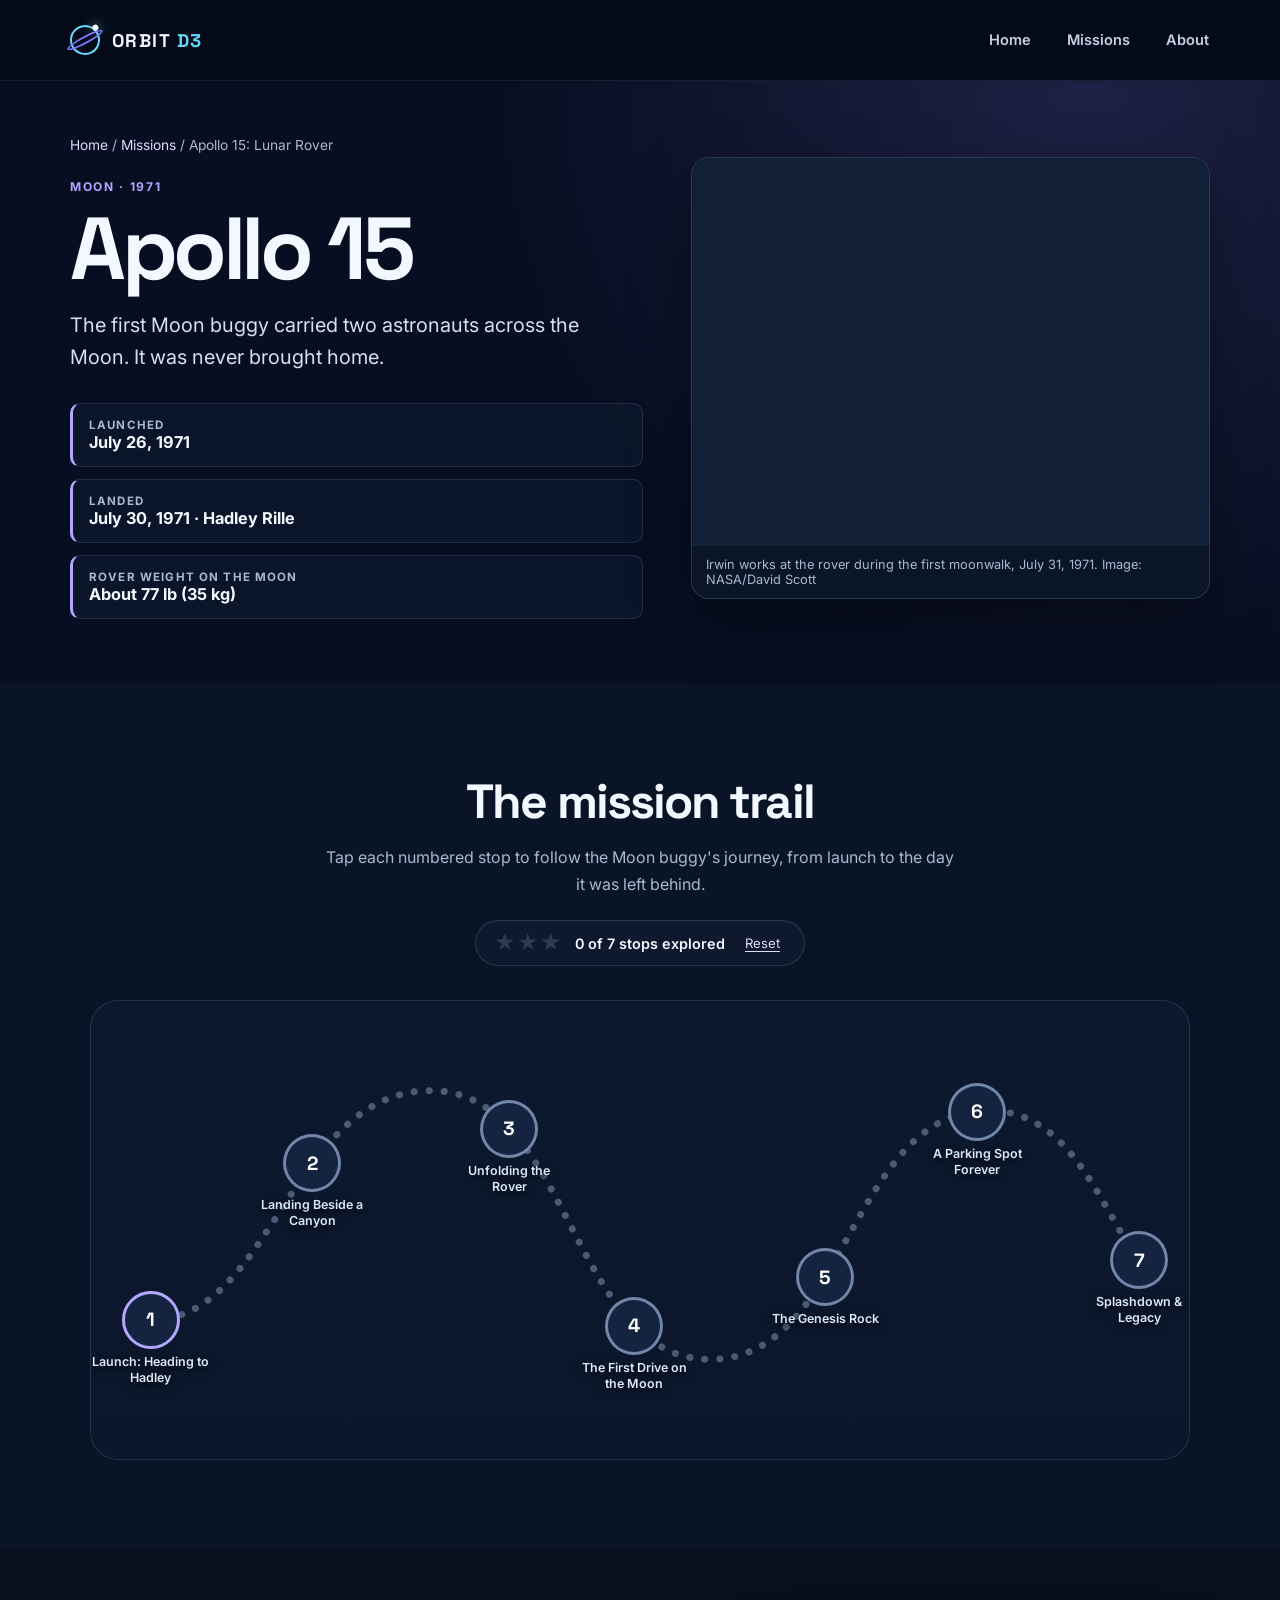
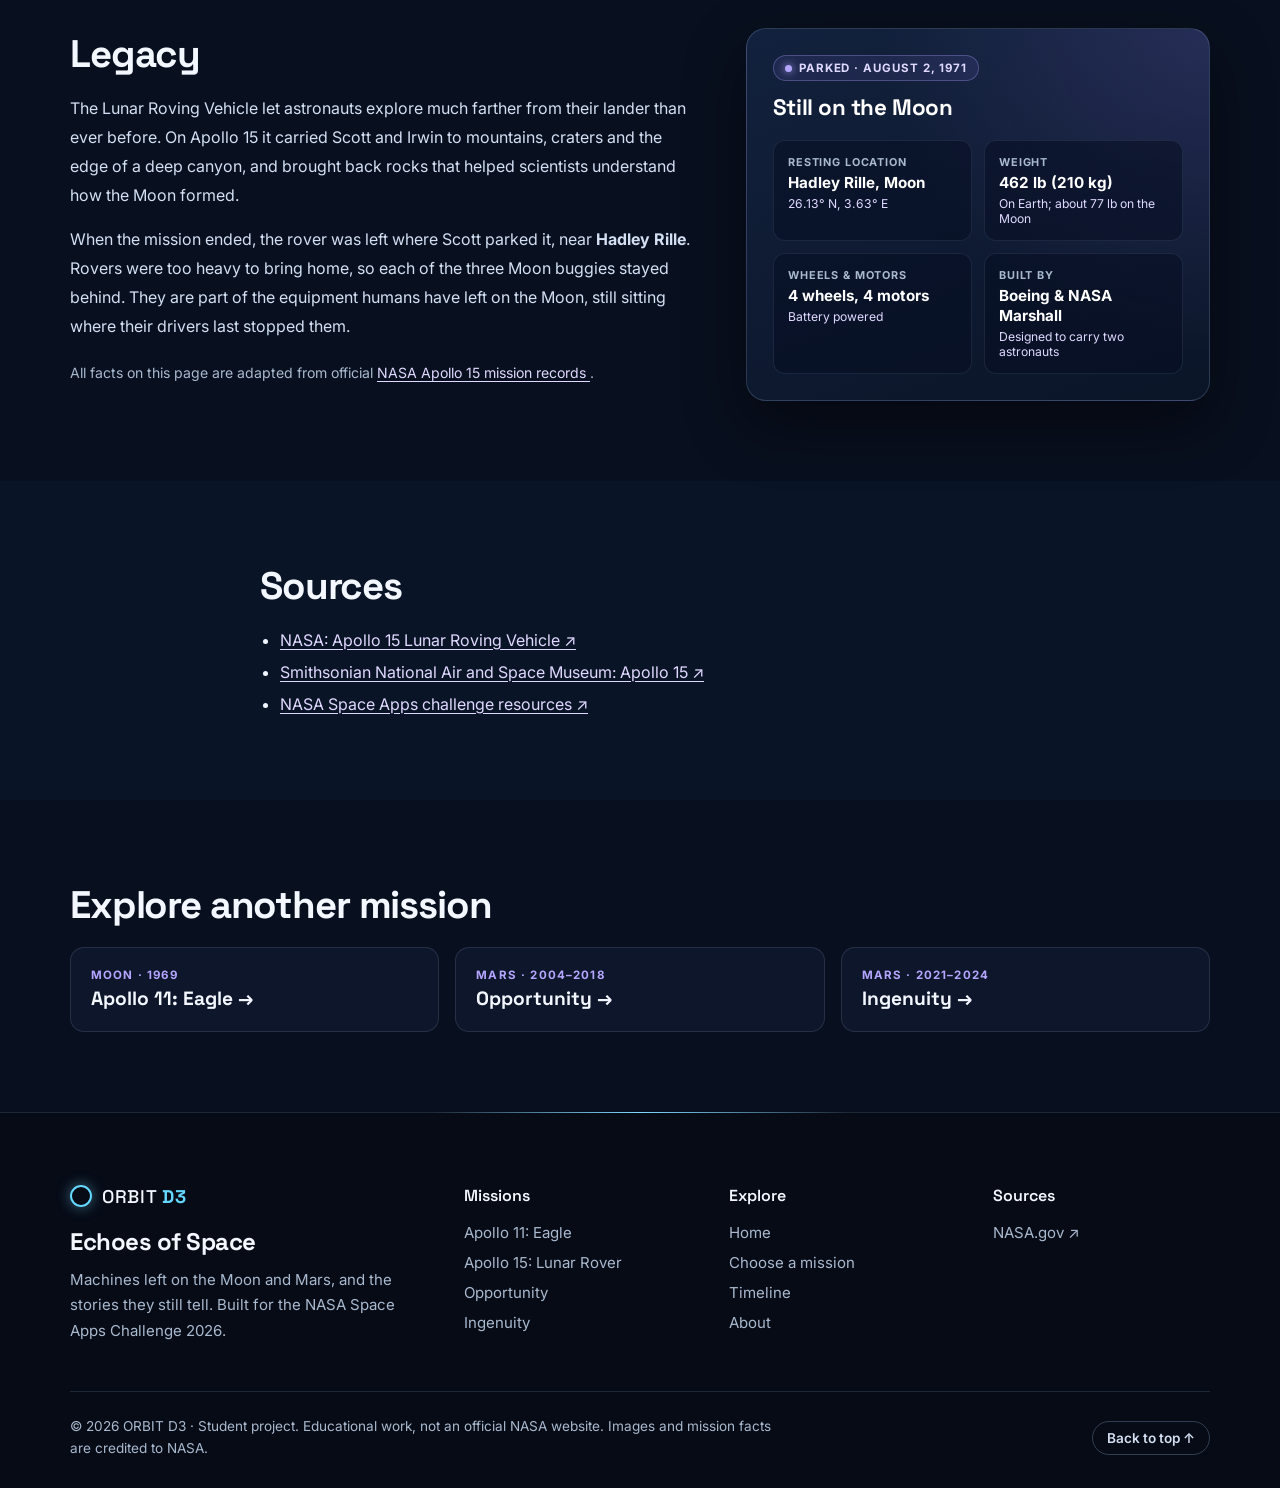
==== commit 3cc1eee8: "Add live NASA archive section using NASA Image and Video Library API" ====
--- a/stories/apollo-15/index.html
+++ b/stories/apollo-15/index.html
@@ -265,6 +265,7 @@
                     <ul>
                         <li><a href="../../index.html">Home</a></li>
                         <li><a href="../../index.html#missions">Choose a mission</a></li>
+                        <li><a href="#timeline">Timeline</a></li>
                         <li><a href="../../index.html#about">About</a></li>
                     </ul>
                 </nav>
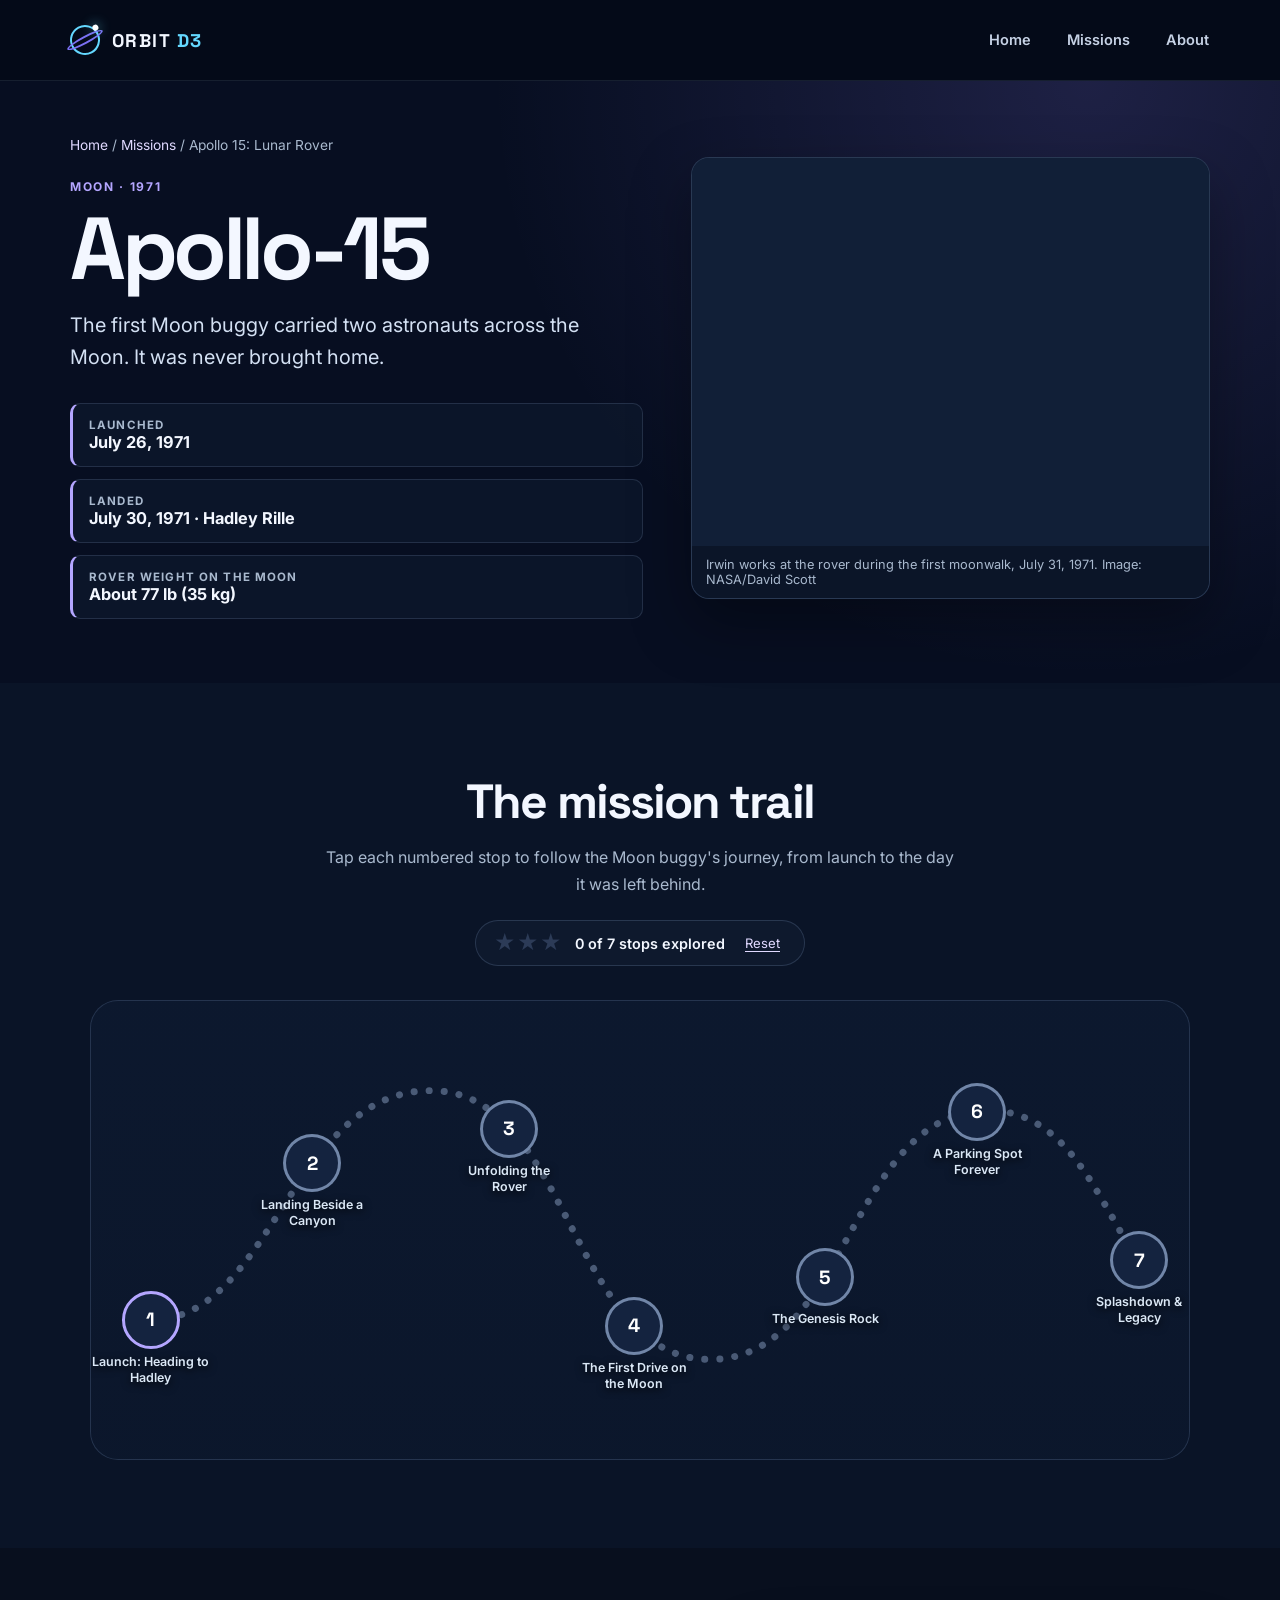
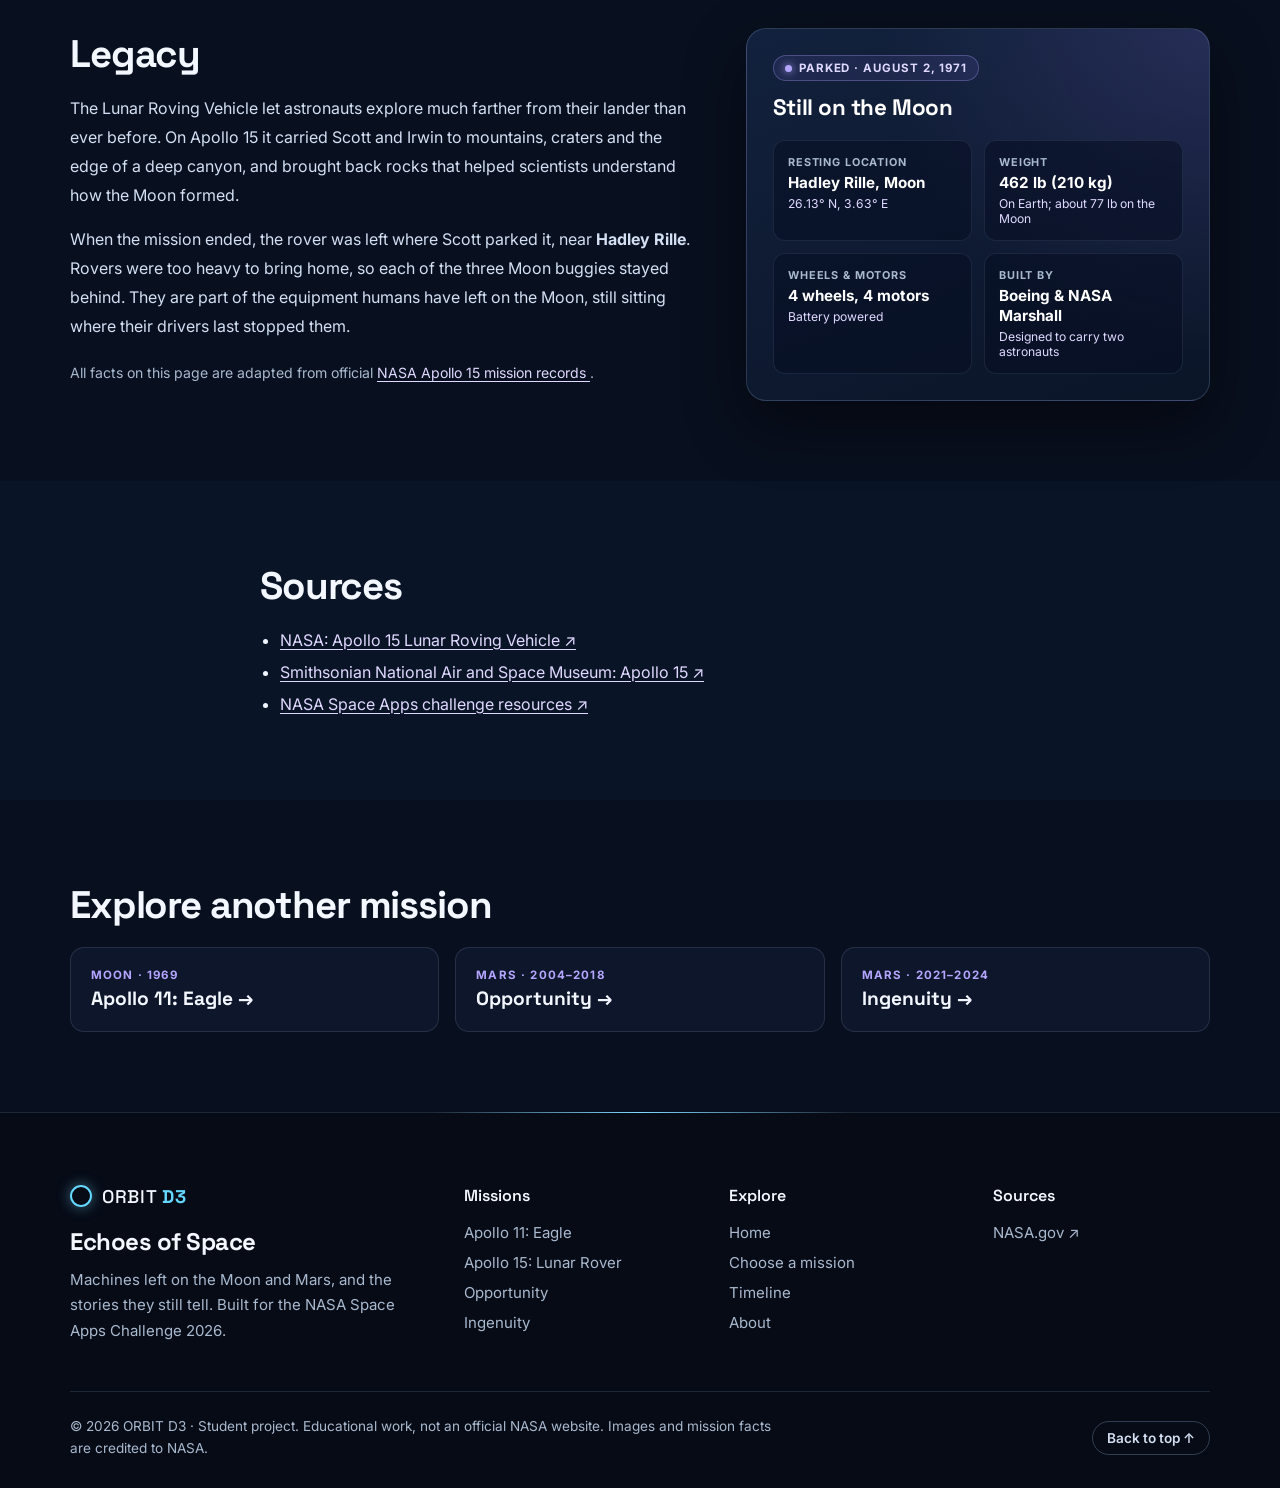
==== commit bd7c43bb: "typo fix" ====
--- a/stories/apollo-15/index.html
+++ b/stories/apollo-15/index.html
@@ -62,7 +62,7 @@
                     <p class="crumbs"><a href="../../index.html">Home</a> / <a
                             href="../../index.html#missions">Missions</a> / Apollo 15: Lunar Rover</p>
                     <span class="story-tag">Moon · 1971</span>
-                    <h1 id="story-title">Apollo 15</h1>
+                    <h1 id="story-title">Apollo-15</h1>
                     <p class="story-lead">
                         The first Moon buggy carried two astronauts across the Moon. It was never brought home.
                     </p>
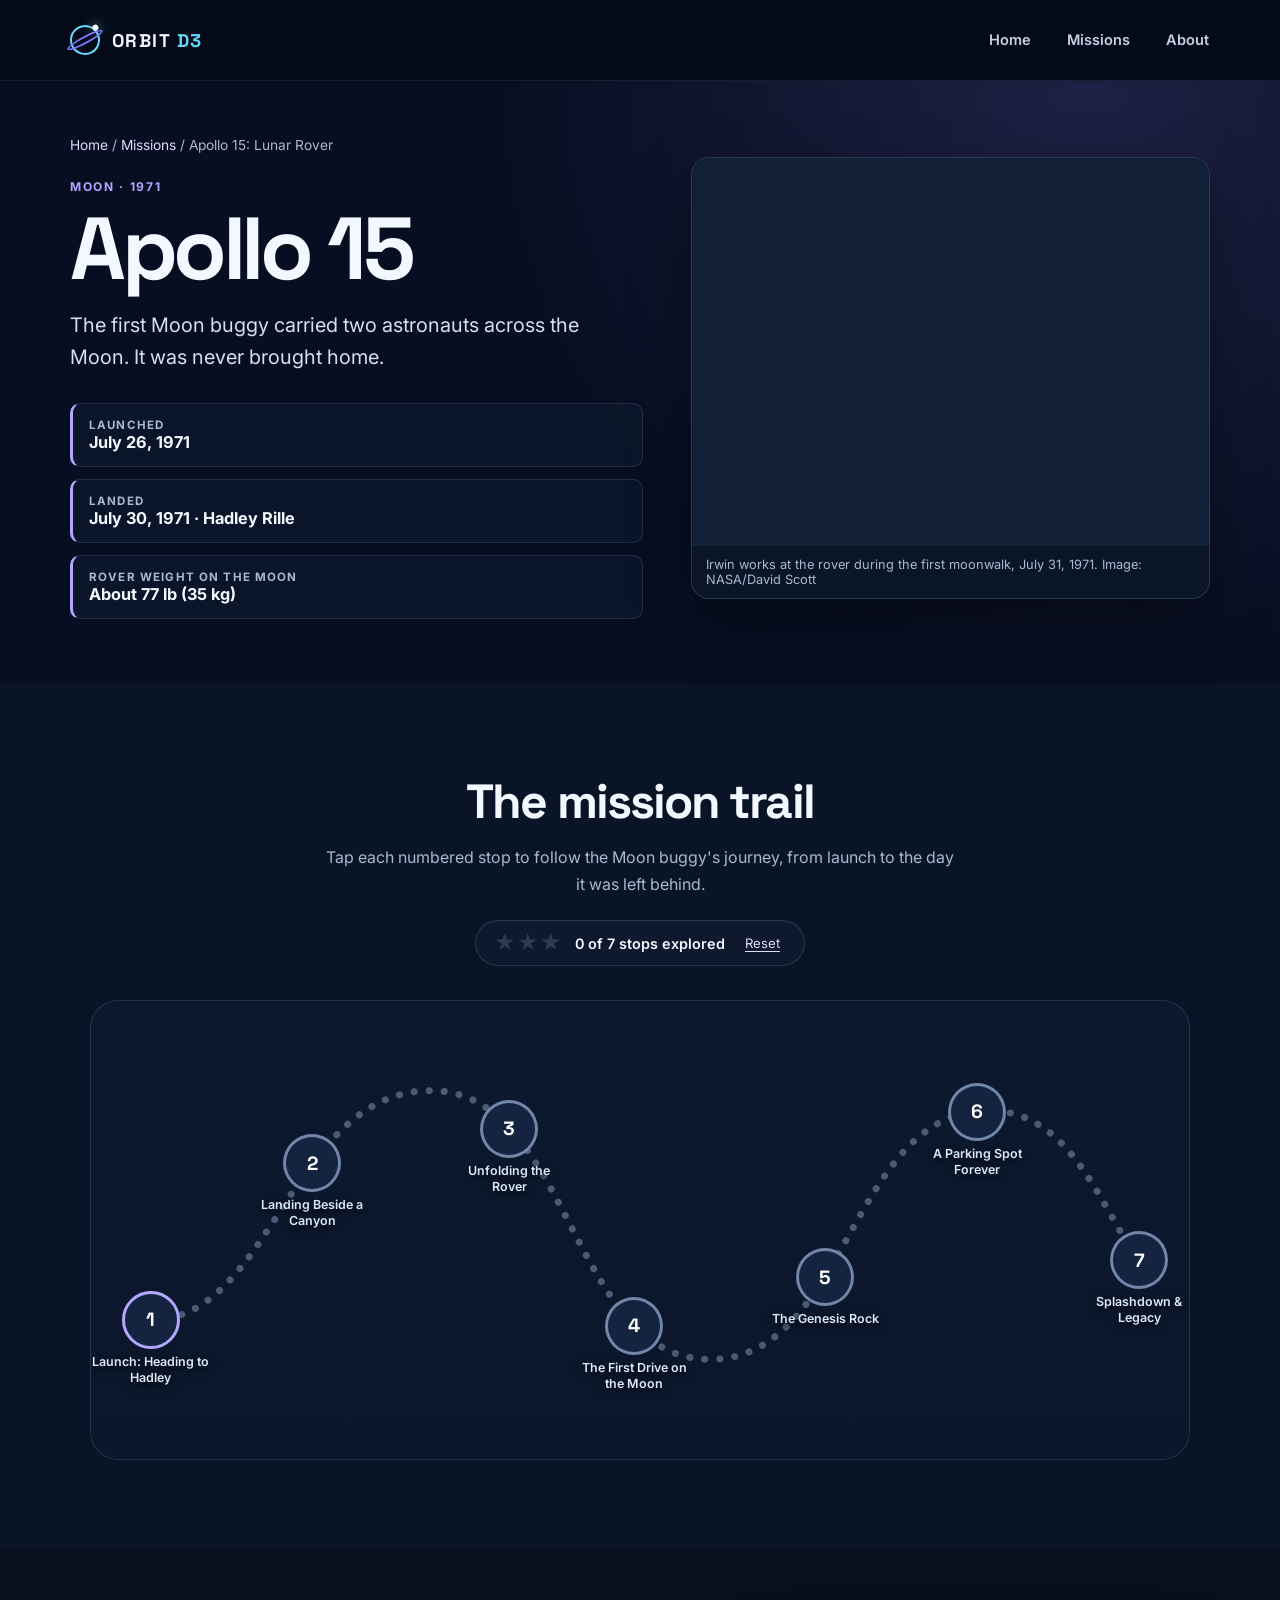
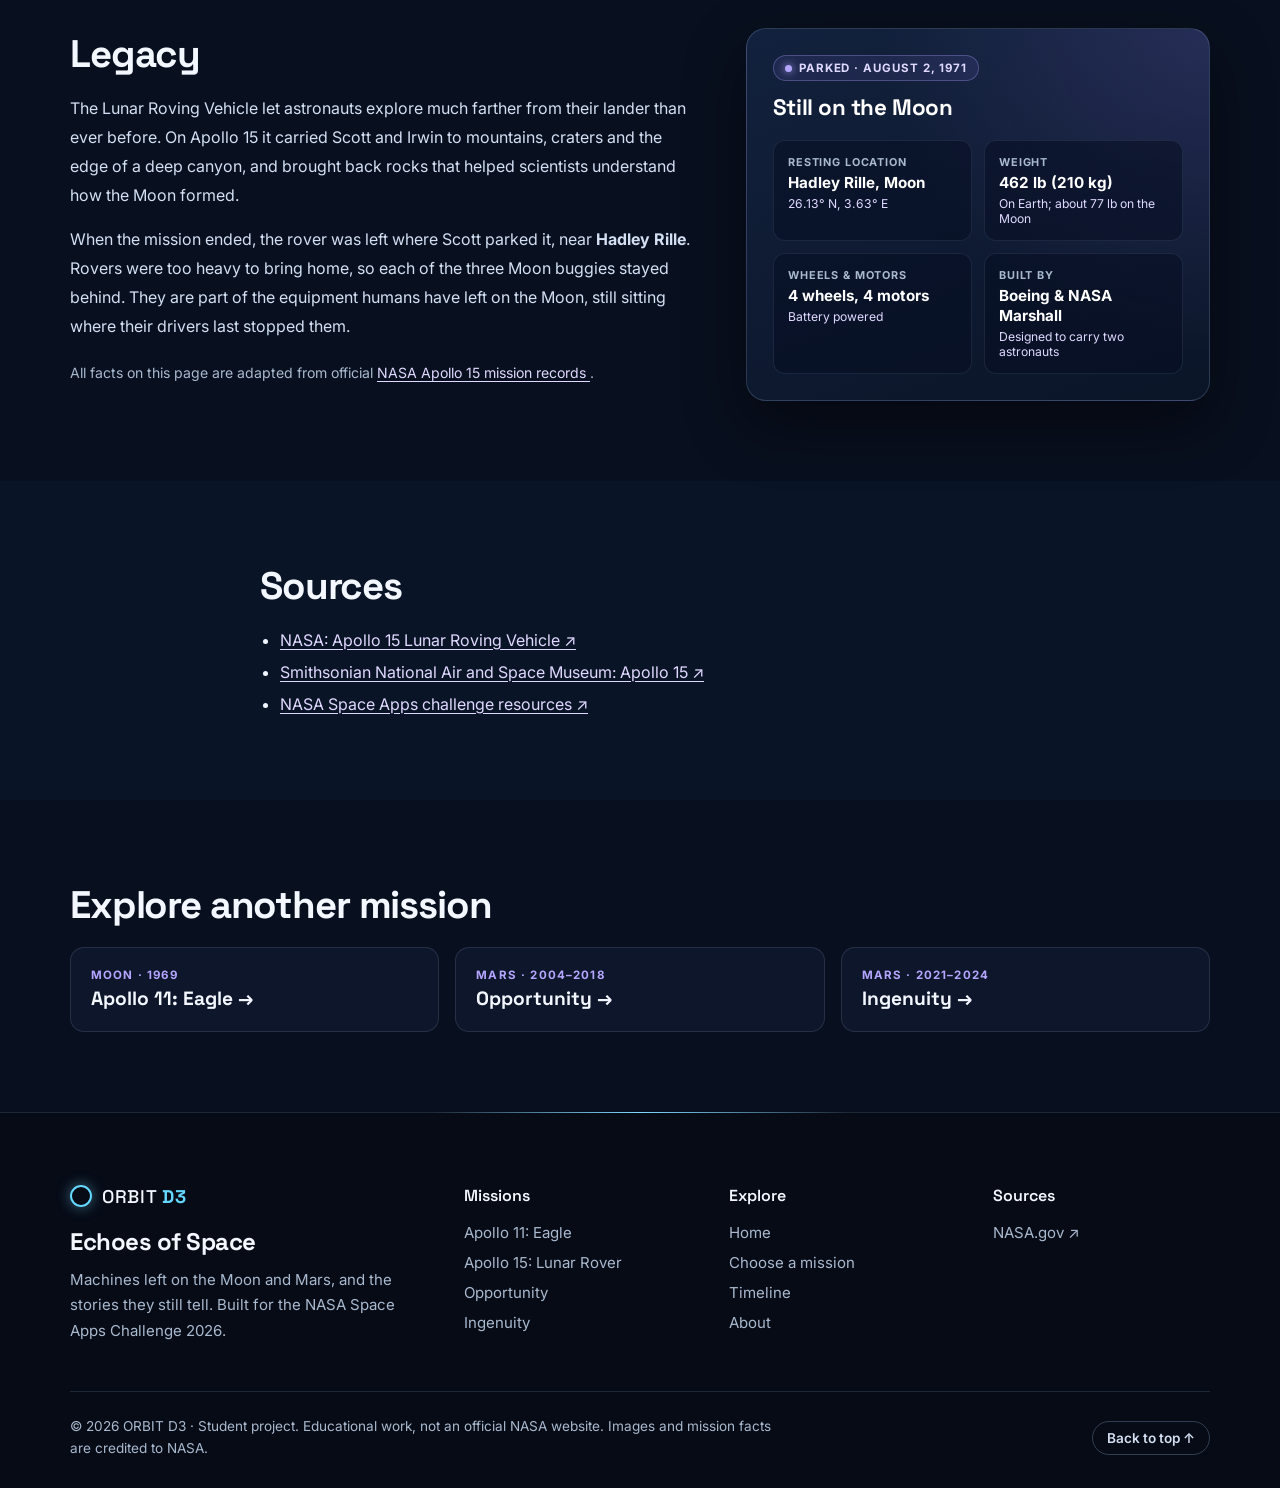
==== commit 4a6b801e: "merge: sync latest main and preserve Apollo UI" ====
--- a/stories/apollo-15/index.html
+++ b/stories/apollo-15/index.html
@@ -62,7 +62,7 @@
                     <p class="crumbs"><a href="../../index.html">Home</a> / <a
                             href="../../index.html#missions">Missions</a> / Apollo 15: Lunar Rover</p>
                     <span class="story-tag">Moon · 1971</span>
-                    <h1 id="story-title">Apollo-15</h1>
+                    <h1 id="story-title">Apollo 15</h1>
                     <p class="story-lead">
                         The first Moon buggy carried two astronauts across the Moon. It was never brought home.
                     </p>
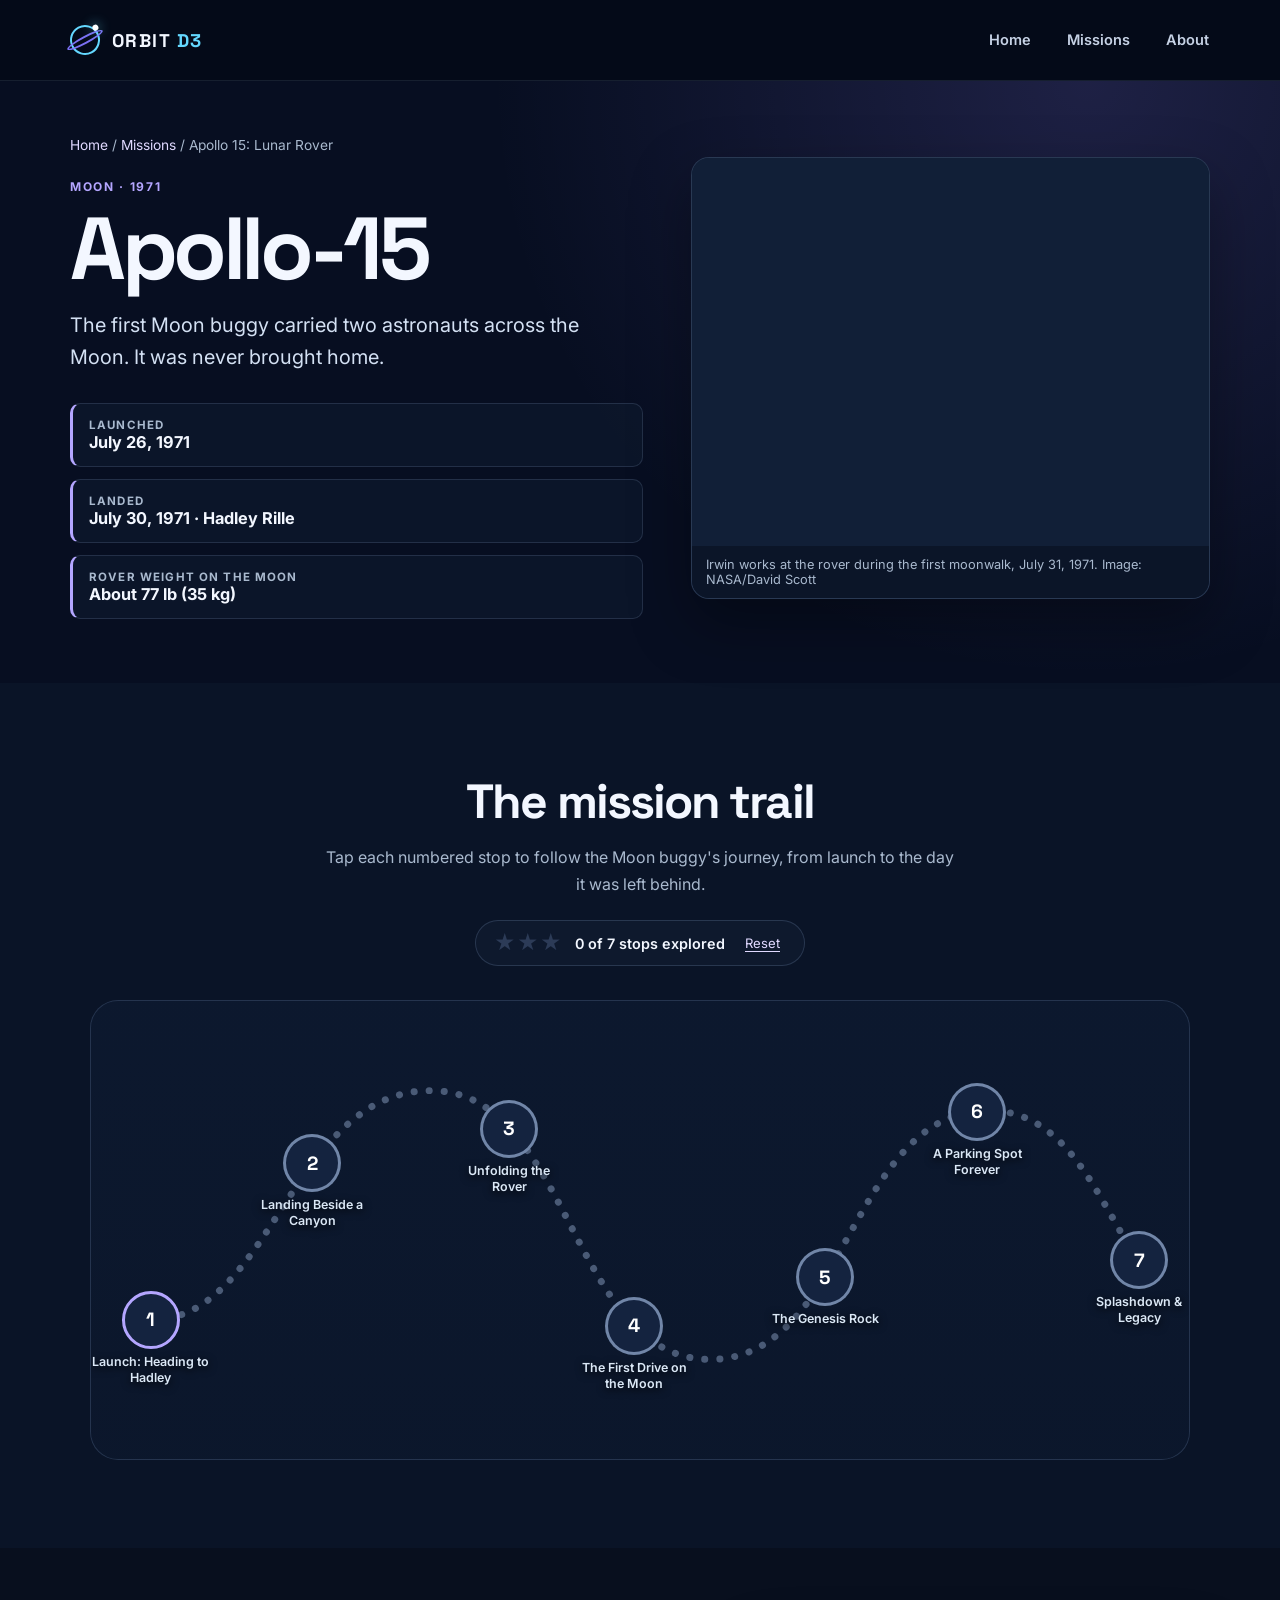
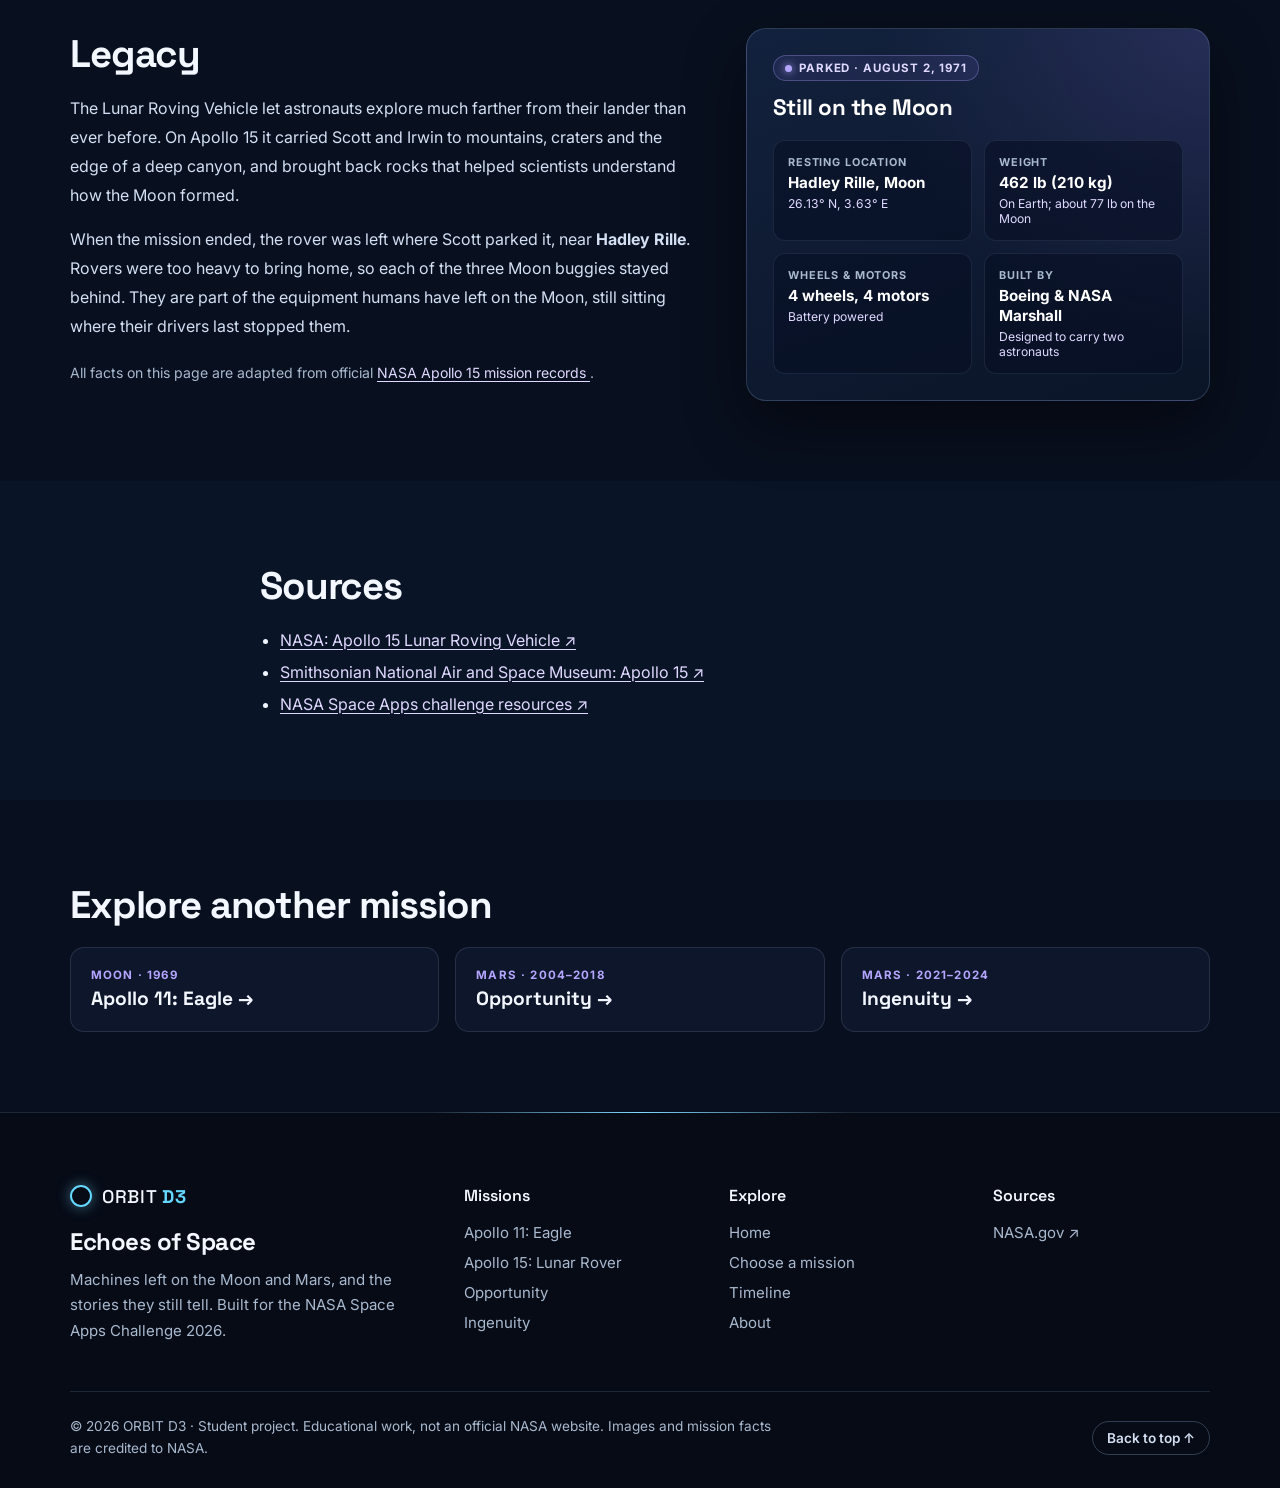
==== commit 86c3e0f7: "merge: sync latest main and preserve Apollo UI" ====
--- a/stories/apollo-15/index.html
+++ b/stories/apollo-15/index.html
@@ -62,7 +62,7 @@
                     <p class="crumbs"><a href="../../index.html">Home</a> / <a
                             href="../../index.html#missions">Missions</a> / Apollo 15: Lunar Rover</p>
                     <span class="story-tag">Moon · 1971</span>
-                    <h1 id="story-title">Apollo 15</h1>
+                    <h1 id="story-title">Apollo-15</h1>
                     <p class="story-lead">
                         The first Moon buggy carried two astronauts across the Moon. It was never brought home.
                     </p>
